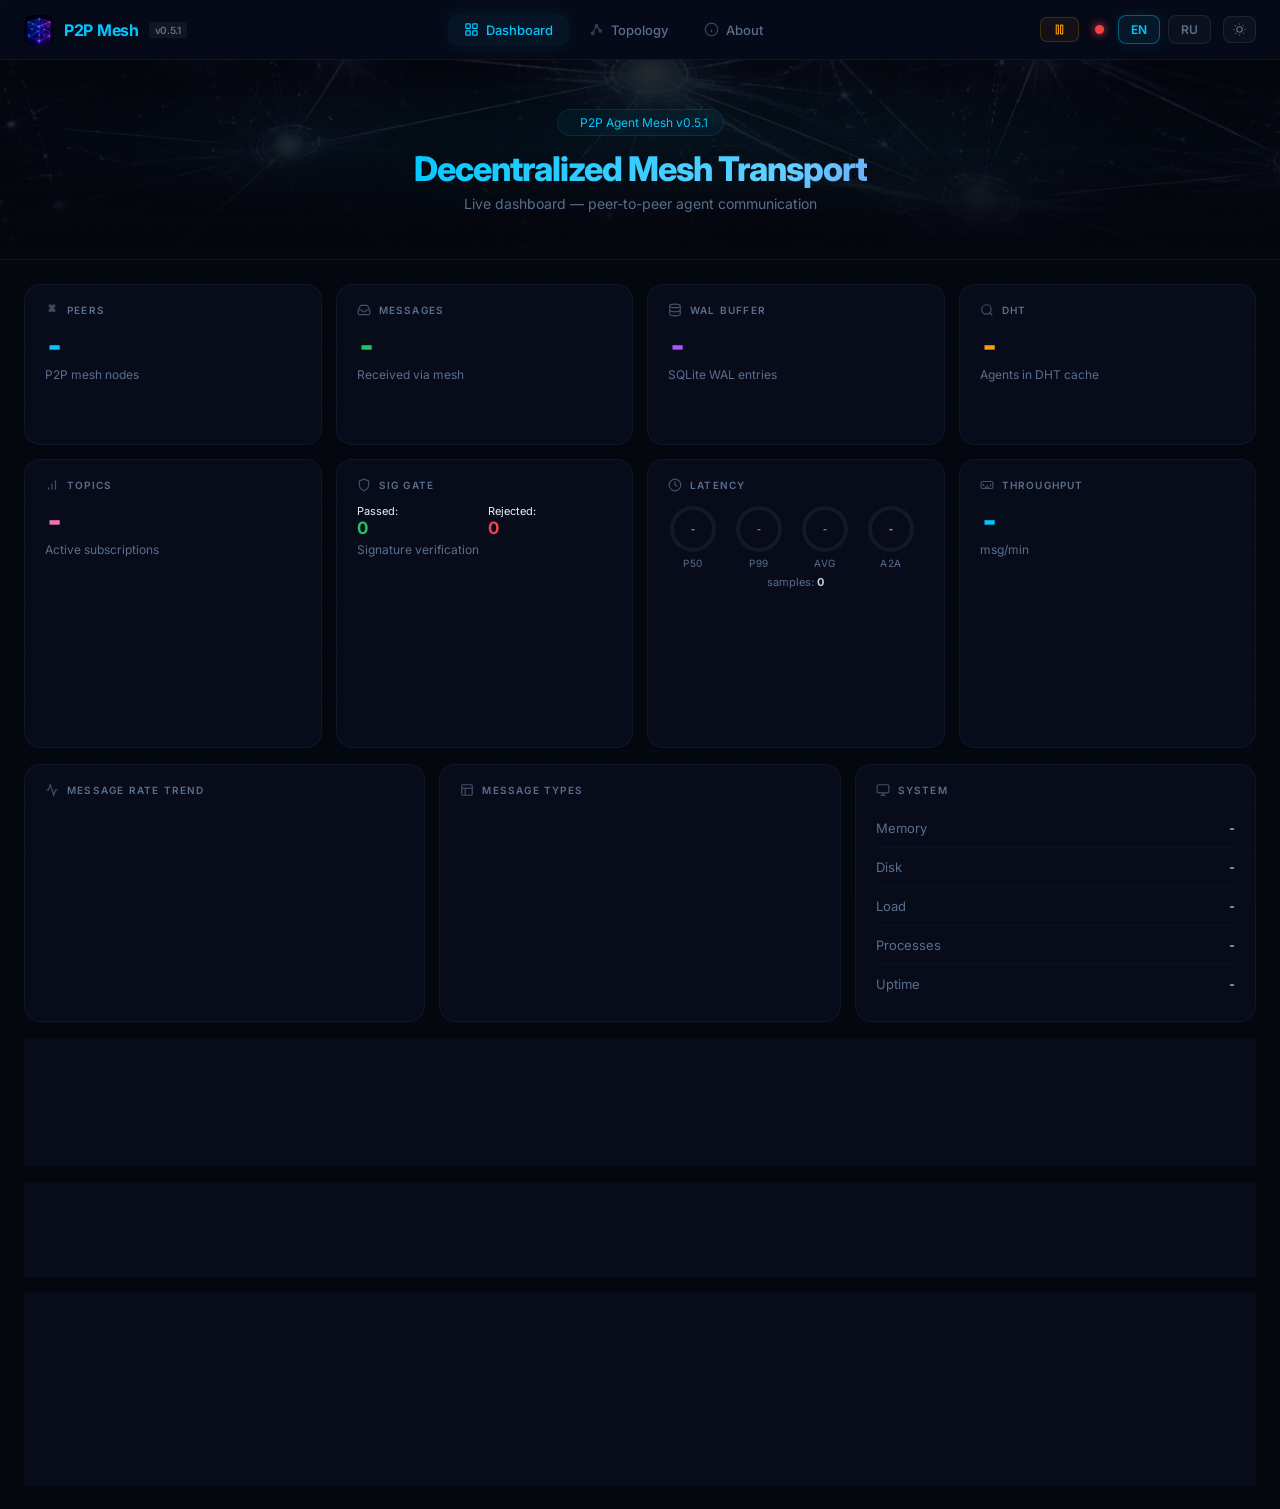
==== index.html @ e6f3479a "feat: A2A latency gauge + distribution histogram on dashboard - New /api/latency/pingpong endpoint: " ====
<!DOCTYPE html>
<html lang="en" data-theme="dark">
<head>
  <meta charset="UTF-8">
  <meta name="viewport" content="width=device-width,initial-scale=1.0">
  <title>P2P Agent Mesh — Dashboard v0.5.1</title>
  <link rel="stylesheet" href="css/style.css">
</head>
<body>

<div class="grid-bg"></div>
<canvas id="particles"></canvas>
<div class="toast-container" id="toastContainer"></div>

<!-- Message detail modal -->
<div id="msgModal" style="display:none;position:fixed;inset:0;z-index:9999;background:rgba(0,0,0,.7);backdrop-filter:blur(4px);justify-content:center;align-items:center" onclick="this.style.display='none'">
  <div style="background:var(--card);border:1px solid var(--card-border);border-radius:var(--radius);padding:24px;max-width:640px;width:90%;max-height:80vh;overflow:auto;backdrop-filter:blur(20px)" onclick="event.stopPropagation()">
    <div style="display:flex;justify-content:space-between;align-items:center;margin-bottom:16px"><span style="color:var(--accent);font-weight:600;font-size:14px">Message Details</span><button onclick="document.getElementById('msgModal').style.display='none'" style="background:none;border:none;color:var(--muted);cursor:pointer;font-size:18px">✕</button></div>
    <pre id="msgDetail" style="color:var(--text2);font-size:11px;font-family:'JetBrains Mono',monospace;white-space:pre-wrap;word-break:break-all;line-height:1.6;margin:0"></pre>
  </div>
</div>

<!-- ═════ NAV ═════ -->
<nav>
  <div class="logo">
    <img src="static/images/mesh-icon.png" alt="">
    <span>P2P Mesh</span><span class="logo-version">v0.5.1</span>
  </div>
  <div class="tabs">
    <button data-tab="dash" class="active">
      <svg viewBox="0 0 24 24" fill="none" stroke="currentColor" stroke-width="2"><rect x="3" y="3" width="7" height="7" rx="1"/><rect x="14" y="3" width="7" height="7" rx="1"/><rect x="3" y="14" width="7" height="7" rx="1"/><rect x="14" y="14" width="7" height="7" rx="1"/></svg>
      <span data-i18n="nav.dash">Dashboard</span>
    </button>
    <button data-tab="topo">
      <svg viewBox="0 0 24 24" fill="none" stroke="currentColor" stroke-width="2"><circle cx="12" cy="6" r="2"/><circle cx="6" cy="18" r="2"/><circle cx="18" cy="14" r="2"/><line x1="12" y1="6" x2="6" y2="18"/><line x1="12" y1="6" x2="18" y2="14"/></svg>
      <span data-i18n="nav.topo">Topology</span>
    </button>
    <button data-tab="about">
      <svg viewBox="0 0 24 24" fill="none" stroke="currentColor" stroke-width="2"><circle cx="12" cy="12" r="10"/><line x1="12" y1="16" x2="12" y2="12"/><line x1="12" y1="8" x2="12.01" y2="8"/></svg>
      <span data-i18n="nav.about">About</span>
    </button>
  </div>
  <div class="right">
    <button class="btn-pause" id="btnPause" onclick="togglePause()" style="margin-right:8px"><svg width="13" height="13" viewBox="0 0 24 24" fill="none" stroke="currentColor" stroke-width="2"><rect x="6" y="4" width="4" height="16"/><rect x="14" y="4" width="4" height="16"/></svg></button>
    <span id="navStatus" class="status-dot offline" style="margin-right:6px" title="Status"></span>
    <button class="lang-btn active" data-lang="en">EN</button>
    <button class="lang-btn" data-lang="ru">RU</button>
    <button class="btn-pause" id="btnTheme" onclick="toggleTheme()" style="margin-left:4px;background:rgba(255,255,255,.03);border:1px solid rgba(255,255,255,.08);color:var(--muted);padding:6px 9px;border-radius:8px;cursor:pointer;font-size:12px;font-family:inherit;transition:all .25s" title="Theme">
      <svg width="13" height="13" viewBox="0 0 24 24" fill="none" stroke="currentColor" stroke-width="2"><circle cx="12" cy="12" r="5"/><line x1="12" y1="1" x2="12" y2="3"/><line x1="12" y1="21" x2="12" y2="23"/><line x1="4.22" y1="4.22" x2="5.64" y2="5.64"/><line x1="18.36" y1="18.36" x2="19.78" y2="19.78"/><line x1="1" y1="12" x2="3" y2="12"/><line x1="21" y1="12" x2="23" y2="12"/><line x1="4.22" y1="19.78" x2="5.64" y2="18.36"/><line x1="18.36" y1="5.64" x2="19.78" y2="4.22"/></svg>
    </button>
  </div>
</nav>

<!-- ═════ HERO ═════ -->
<div class="hero">
  <img src="static/images/hero.png" alt="">
  <div class="hero-overlay"></div>
  <div class="hero-content">
    <div class="hero-badge"><span id="heroStatusDot" class="status-dot offline"></span><span data-i18n="hero.badge">P2P Agent Mesh v0.5.1</span></div>
    <h1 data-i18n="hero.title">Decentralized Mesh Transport</h1>
    <p data-i18n="hero.sub">Live dashboard — peer-to-peer agent communication</p>
  </div>
</div>

<div class="container">

  <!-- ═══ DASHBOARD ═══ -->
  <section id="sec-dash" class="active">

    <!-- ROW 1: Key metrics -->
    <div class="grid">
      <div class="card">
        <div class="card-title"><svg viewBox="0 0 24 24" fill="none" stroke="currentColor" stroke-width="2"><circle cx="9" cy="5" r="2"/><circle cx="15" cy="5" r="2"/><circle cx="9" cy="13" r="2"/><circle cx="15" cy="13" r="2"/><circle cx="12" cy="9" r="2"/><line x1="9" y1="5" x2="12" y2="9"/><line x1="15" y1="5" x2="12" y2="9"/><line x1="9" y1="13" x2="12" y2="9"/><line x1="15" y1="13" x2="12" y2="9"/></svg><span data-i18n="card.peers">Peers</span></div>
        <div class="metric accent" id="peersCount">-</div>
        <div class="metric-label" data-i18n="card.peers_sub">P2P mesh nodes</div>
        <div class="sparkline" id="peersSparkline"></div>
        <div id="peerList" style="margin-top:8px;font-size:11px;line-height:1.8"></div>
      </div>
      <div class="card">
        <div class="card-title"><svg viewBox="0 0 24 24" fill="none" stroke="currentColor" stroke-width="2"><polyline points="22 12 16 12 14 15 10 15 8 12 2 12"/><path d="M5.45 5.11L2 12v6a2 2 0 0 0 2 2h16a2 2 0 0 0 2-2v-6l-3.45-6.89A2 2 0 0 0 16.76 4H7.24a2 2 0 0 0-1.79 1.11z"/></svg><span data-i18n="card.msgs">Messages</span></div>
        <div class="metric green" id="msgCount">-</div>
        <div class="metric-label" data-i18n="card.msgs_sub">Received via mesh</div>
        <div class="sparkline" id="msgSparkline"></div>
      </div>
      <div class="card">
        <div class="card-title"><svg viewBox="0 0 24 24" fill="none" stroke="currentColor" stroke-width="2"><ellipse cx="12" cy="5" rx="9" ry="3"/><path d="M21 12c0 1.66-4 3-9 3s-9-1.34-9-3"/><path d="M3 5v14c0 1.66 4 3 9 3s9-1.34 9-3V5"/></svg><span data-i18n="card.wal">WAL Buffer</span></div>
        <div class="metric purple" id="walMetric">-</div>
        <div class="metric-label" data-i18n="card.wal_sub">SQLite WAL entries</div>
        <div class="sparkline" id="walSparkline"></div>
        <div id="walPreview" style="font-size:10px;color:var(--muted);margin-top:4px;max-height:60px;overflow:hidden;line-height:1.5"></div>
      </div>
      <div class="card">
        <div class="card-title"><svg viewBox="0 0 24 24" fill="none" stroke="currentColor" stroke-width="2"><circle cx="11" cy="11" r="8"/><line x1="21" y1="21" x2="16.65" y2="16.65"/></svg><span data-i18n="card.dht">DHT</span></div>
        <div class="metric orange" id="dhtCount">-</div>
        <div class="metric-label" data-i18n="card.dht_sub">Agents in DHT cache</div>
        <div id="dhtList" style="margin-top:8px;font-size:11px;line-height:1.8"></div>
      </div>
      <div class="card">
        <div class="card-title"><svg viewBox="0 0 24 24" fill="none" stroke="currentColor" stroke-width="2"><path d="M12 20V10"/><path d="M18 20V4"/><path d="M6 20v-4"/></svg><span data-i18n="card.topics">Topics</span></div>
        <div class="metric pink" id="topicCount">-</div>
        <div class="metric-label" data-i18n="card.topics_sub">Active subscriptions</div>
      </div>
      <div class="card">
        <div class="card-title"><svg viewBox="0 0 24 24" fill="none" stroke="currentColor" stroke-width="2"><path d="M12 22s8-4 8-10V5l-8-3-8 3v7c0 6 8 10 8 10z"/></svg><span data-i18n="card.sig">Sig Gate</span></div>
        <div class="sig-stats"><div class="sig-stat"><span data-i18n="card.sig_passed">Passed</span>:<br><span class="num" id="sigPassed" style="color:var(--green)">0</span></div><div class="sig-stat"><span data-i18n="card.sig_rej">Rejected</span>:<br><span class="num" id="sigRejected" style="color:var(--red)">0</span></div></div>
        <div class="metric-label" data-i18n="card.sig_sub" style="margin-top:4px">Signature verification</div>
      </div>
      <div class="card">
        <div class="card-title"><svg viewBox="0 0 24 24" fill="none" stroke="currentColor" stroke-width="2"><circle cx="12" cy="12" r="10"/><polyline points="12 6 12 12 16 14"/></svg><span data-i18n="card.lat">Latency</span></div>
        <div class="latency-gauges">
          <div class="gauge-wrap"><div class="gauge"><svg viewBox="0 0 50 50"><circle class="bg-ring" cx="25" cy="25" r="21"/><circle class="fill-ring" id="gaugeP50" cx="25" cy="25" r="21" stroke-dasharray="132" stroke-dashoffset="132"/></svg><div class="value" id="gaugeP50Val">-</div></div><div class="gauge-label">p50</div></div>
          <div class="gauge-wrap"><div class="gauge"><svg viewBox="0 0 50 50"><circle class="bg-ring" cx="25" cy="25" r="21"/><circle class="fill-ring" id="gaugeP99" cx="25" cy="25" r="21" stroke-dasharray="132" stroke-dashoffset="132" style="stroke:var(--purple);filter:drop-shadow(0 0 5px var(--accent2-glow))"/></svg><div class="value" id="gaugeP99Val" style="color:var(--purple)">-</div></div><div class="gauge-label">p99</div></div>
          <div class="gauge-wrap"><div class="gauge"><svg viewBox="0 0 50 50"><circle class="bg-ring" cx="25" cy="25" r="21"/><circle class="fill-ring" id="gaugeAvg" cx="25" cy="25" r="21" stroke-dasharray="132" stroke-dashoffset="132" style="stroke:var(--green);filter:drop-shadow(0 0 5px var(--green-glow))"/></svg><div class="value" id="gaugeAvgVal" style="color:var(--green)">-</div></div><div class="gauge-label">avg</div></div>
          <div class="gauge-wrap"><div class="gauge"><svg viewBox="0 0 50 50"><circle class="bg-ring" cx="25" cy="25" r="21"/><circle class="fill-ring" id="gaugeA2A" cx="25" cy="25" r="21" stroke-dasharray="132" stroke-dashoffset="132" style="stroke:var(--orange);filter:drop-shadow(0 0 5px var(--orange-glow))"/></svg><div class="value" id="gaugeA2AVal" style="color:var(--orange)">-</div></div><div class="gauge-label">A2A</div></div>
        </div>
        <div style="font-size:11px;color:var(--muted);margin-top:6px;text-align:center"><span data-i18n="card.lat_samples">samples:</span> <b id="latN" style="color:var(--text2)">0</b></div>
        <div class="dist-bars" id="latDist" style="display:flex;gap:1px;height:28px;align-items:flex-end;padding:0 4px;margin-top:6px"></div>
        <canvas class="chart-canvas" id="latHistory" style="margin-top:4px;height:36px"></canvas>
      </div>
      <div class="card">
        <div class="card-title"><svg viewBox="0 0 24 24" fill="none" stroke="currentColor" stroke-width="2"><line x1="18" y1="10" x2="18" y2="14"/><line x1="6" y1="10" x2="6" y2="14"/><rect x="2" y="6" width="20" height="12" rx="2"/><polyline points="8 18 12 14 16 18"/></svg><span data-i18n="card.throughput">Throughput</span></div>
        <div class="metric accent" id="msgRate">-</div>
        <div class="metric-label">msg/min</div>
        <canvas class="chart-canvas" id="rateChart"></canvas>
      </div>
    </div>

    <!-- ROW 2: Charts -->
    <div class="grid grid-3">
      <div class="card">
        <div class="card-title"><svg viewBox="0 0 24 24" fill="none" stroke="currentColor" stroke-width="2"><polyline points="22 12 18 12 15 21 9 3 6 12 2 12"/></svg><span data-i18n="card.msg_trend">Message Rate Trend</span></div>
        <canvas class="chart-canvas" id="trendChart" style="height:180px"></canvas>
      </div>
      <div class="card">
        <div class="card-title"><svg viewBox="0 0 24 24" fill="none" stroke="currentColor" stroke-width="2"><rect x="3" y="3" width="18" height="18" rx="2"/><line x1="3" y1="9" x2="21" y2="9"/><line x1="9" y1="21" x2="9" y2="9"/></svg><span data-i18n="card.msg_types">Message Types</span></div>
        <div id="typeDist" style="max-height:180px;overflow-y:auto"></div>
      </div>
      <div class="card">
        <div class="card-title"><svg viewBox="0 0 24 24" fill="none" stroke="currentColor" stroke-width="2"><rect x="2" y="3" width="20" height="14" rx="2"/><line x1="8" y1="21" x2="16" y2="21"/><line x1="12" y1="17" x2="12" y2="21"/></svg><span data-i18n="card.system">System</span></div>
        <div style="font-size:11px;line-height:2;color:var(--muted)">
          <div class="metric-row"><span class="label">Memory</span><span class="value" id="sysMem">-</span></div>
          <div class="metric-row"><span class="label">Disk</span><span class="value" id="sysDisk">-</span></div>
          <div class="metric-row"><span class="label">Load</span><span class="value" id="sysLoad">-</span></div>
          <div class="metric-row"><span class="label">Processes</span><span class="value" id="sysProcs">-</span></div>
          <div class="metric-row"><span class="label">Uptime</span><span class="value" id="sysUptime">-</span></div>
        </div>
      </div>
    </div>

    <!-- Emit -->
    <div class="emit-panel card">
      <div class="card-title"><svg viewBox="0 0 24 24" fill="none" stroke="currentColor" stroke-width="2"><line x1="22" y1="2" x2="11" y2="13"/><polygon points="22 2 15 22 11 13 2 9 22 2"/></svg><span data-i18n="emit.title">Emit Message</span></div>
      <form id="emitForm" style="display:flex;gap:8px;align-items:center;flex-wrap:wrap">
        <input type="text" name="topic" placeholder="topic" value="agent:echo" style="flex:1;min-width:100px">
        <input type="text" name="payload" value='{"msg":"hello"}' placeholder='{"msg":"hello"}'>
        <select name="capability">
          <option value="echo">echo</option><option value="ping">ping</option><option value="forecast">forecast</option><option value="announce">announce</option><option value="heartbeat">heartbeat</option><option value="event">event</option>
        </select>
        <button type="submit" data-i18n="emit.btn">Emit</button>
      </form>
      <div id="emitResult" style="margin-top:6px;font-size:12px;min-height:18px"></div>
    </div>

    <!-- Quick Actions -->
    <div class="card" style="margin-bottom:14px;margin-top:16px">
      <div class="card-title"><svg viewBox="0 0 24 24" fill="none" stroke="currentColor" stroke-width="2"><polygon points="5 3 19 12 5 21 5 3"/></svg><span data-i18n="actions.title">Quick Actions</span></div>
      <div style="display:flex;gap:8px;flex-wrap:wrap">
        <select id="emitCap" style="padding:6px 10px;border-radius:6px;background:var(--card);color:var(--text);border:1px solid var(--card-border);font-size:12px;min-width:160px">
          <option value="agent:echo">agent:echo</option>
          <option value="agent:cryter">agent:cryter</option>
          <option value="agent:forecaster">agent:forecaster</option>
          <option value="agent:archivist">agent:archivist</option>
          <option value="agent:anton_ai">agent:anton_ai</option>
          <option value="custom">custom...</option>
        </select>
        <input type="text" id="emitCapCustom" placeholder="custom capability" style="display:none;padding:6px 10px;border-radius:6px;background:var(--card);color:var(--text);border:1px solid var(--card-border);font-size:12px;min-width:140px">
        <input type="text" id="emitPayload" placeholder="Payload (JSON or text)" style="flex:1;min-width:180px;padding:6px 10px;border-radius:6px;background:var(--card);color:var(--text);border:1px solid var(--card-border);font-size:12px">
        <button onclick="emitMsg()" style="padding:6px 16px;border-radius:6px;background:var(--accent);color:#000;border:none;font-weight:600;font-size:12px;cursor:pointer">Emit</button>
      </div>
    </div>

    <!-- Message Log -->
    <div class="messages-panel">
      <div class="panel-header">
        <span class="title"><svg viewBox="0 0 24 24" fill="none" stroke="currentColor" stroke-width="2"><path d="M14 2H6a2 2 0 0 0-2 2v16a2 2 0 0 0 2 2h12a2 2 0 0 0 2-2V8z"/><polyline points="14 2 14 8 20 8"/><line x1="16" y1="13" x2="8" y2="13"/><line x1="16" y1="17" x2="8" y2="17"/></svg><span data-i18n="log.title">Message Log</span></span>
        <div style="display:flex;align-items:center;gap:8px">
          <span class="count" id="msgTotal">0</span>
          <button class="btn-download" id="btnExport" title="Download JSON" onclick="exportLog()"><svg width="13" height="13" viewBox="0 0 24 24" fill="none" stroke="currentColor" stroke-width="2"><path d="M21 15v4a2 2 0 0 1-2 2H5a2 2 0 0 1-2-2v-4"/><polyline points="7 10 12 15 17 10"/><line x1="12" y1="15" x2="12" y2="3"/></svg> Export</button>
        </div>
      </div>
      <div class="search-bar">
        <input type="text" id="msgSearch" placeholder="Search messages...">
        <select id="msgFilter"><option value="all">All capabilities</option></select>
      </div>
      <div id="msgList"><div style="padding:32px;text-align:center;color:var(--muted);font-size:13px" data-i18n="log.waiting">Waiting for messages...</div></div>
    </div>
  </section>

  <!-- ═══ TOPOLOGY ═══ -->
  <section id="sec-topo">
    <canvas id="topoCanvas"></canvas>
    <div class="topo-legend">
      <span><span class="dot local"></span><span data-i18n="topo.local">This node (dashboard)</span></span>
      <span><span class="dot peer"></span><span data-i18n="topo.peer">Peer agents</span></span>
      <span><span class="dot relay"></span><span data-i18n="topo.relay">Relay/bridge</span></span>
    </div>
    <div class="card" style="margin-top:14px">
      <div class="card-title"><svg viewBox="0 0 24 24" fill="none" stroke="currentColor" stroke-width="2"><path d="M17 21v-2a4 4 0 0 0-4-4H5a4 4 0 0 0-4 4v2"/><circle cx="9" cy="7" r="4"/><path d="M23 21v-2a4 4 0 0 0-3-3.87"/><path d="M16 3.13a4 4 0 0 1 0 7.75"/></svg><span data-i18n="topo.peers_title">Peer Details</span></div>
      <div id="topoPeerList" style="font-size:12px;line-height:2"><span style="color:var(--muted)">Loading...</span></div>
    </div>
    <div class="card" style="margin-top:14px">
      <div class="card-title"><svg viewBox="0 0 24 24" fill="none" stroke="currentColor" stroke-width="2"><circle cx="11" cy="11" r="8"/><line x1="21" y1="21" x2="16.65" y2="16.65"/><path d="M8 11h6"/><path d="M11 8v6"/></svg><span data-i18n="topo.discovery_title">Discovery Log</span></div>
      <div id="discoveryList" style="font-size:11px;max-height:200px;overflow-y:auto"><span style="color:var(--muted)">Loading...</span></div>
    </div>
    <div class="card" style="margin-top:14px">
      <div class="card-title"><svg viewBox="0 0 24 24" fill="none" stroke="currentColor" stroke-width="2"><line x1="12" y1="2" x2="12" y2="22"/><polyline points="2 8 12 2 22 8"/></svg><span data-i18n="topo.timeline_title">Connection Timeline</span></div>
      <canvas id="timelineCanvas" style="width:100%;height:100px;margin-top:6px;border-radius:8px;background:rgba(0,0,0,.15)"></canvas>
      <div id="timelineLegend" style="font-size:9px;display:flex;gap:14px;margin-top:6px;color:var(--muted);justify-content:center"></div>
    </div>
  </section>

  <!-- ═══ ABOUT ═══ -->
  <section id="sec-about">
    <div class="about-grid">
      <div class="card">
        <div class="card-title"><svg viewBox="0 0 24 24" fill="none" stroke="currentColor" stroke-width="2"><circle cx="12" cy="5" r="2"/><path d="M12 2v3"/><circle cx="12" cy="12" r="2"/><path d="M12 9v3"/><circle cx="12" cy="19" r="2"/><path d="M12 16v3"/></svg><span data-i18n="about.what_title">What is P2P Agent Mesh?</span></div>
        <p data-i18n="about.what_text">A decentralized publish/subscribe transport for AI agents — no central broker, pure TCP + JSON-lines. Agents communicate directly peer-to-peer with end-to-end ChaCha20-Poly1305 encryption and Ed25519 signatures.</p>
      </div>
      <div class="card">
        <div class="card-title"><svg viewBox="0 0 24 24" fill="none" stroke="currentColor" stroke-width="2"><rect x="2" y="3" width="20" height="14" rx="2"/><path d="M8 21h8"/><path d="M12 17v4"/></svg><span data-i18n="about.arch_title">SNIN Architecture</span></div>
        <p data-i18n="about.arch_text">P2P Agent Mesh is the transport layer (L2) of SNIN V5. Smart Router distributes traffic across 4 channels: Direct, Gossip, Mesh, and Nostr. Mesh provides low-latency direct agent-to-agent communication with DHT-based discovery.</p>
      </div>
      <div class="card">
        <div class="card-title"><svg viewBox="0 0 24 24" fill="none" stroke="currentColor" stroke-width="2"><path d="M10 13a5 5 0 0 0 7.54.54l3-3a5 5 0 0 0-7.07-7.07l-1.72 1.71"/><path d="M14 11a5 5 0 0 0-7.54-.54l-3 3a5 5 0 0 0 7.07 7.07l1.71-1.71"/></svg><span data-i18n="about.links_title">Links</span></div>
        <div style="display:flex;flex-direction:column;gap:6px">
          <a href="https://github.com/snin-ai/p2p-agent-mesh" target="_blank" class="link-btn"><svg width="16" height="16" viewBox="0 0 24 24" fill="none" stroke="currentColor" stroke-width="2"><path d="M9 19c-5 1.5-5-2.5-7-3m14 6v-3.87a3.37 3.37 0 0 0-.94-2.61c3.14-.35 6.44-1.54 6.44-7A5.44 5.44 0 0 0 20 4.77 5.07 5.07 0 0 0 19.91 1S18.73.65 16 2.48a13.38 13.38 0 0 0-7 0C6.27.65 5.09 1 5.09 1A5.07 5.07 0 0 0 5 4.77a5.44 5.44 0 0 0-1.5 3.78c0 5.42 3.3 6.61 6.44 7A3.37 3.37 0 0 0 9 18.13V22"/></svg> GitHub: snin-ai/p2p-agent-mesh</a>
          <a href="https://snin-hub.v2.site" target="_blank" class="link-btn"><svg width="16" height="16" viewBox="0 0 24 24" fill="none" stroke="currentColor" stroke-width="2"><path d="M3 9l9-7 9 7v11a2 2 0 0 1-2 2H5a2 2 0 0 1-2-2z"/><polyline points="9 22 9 12 15 12 15 22"/></svg> SNIN Hub</a>
          <a href="https://relay-mesh.v2.site" target="_blank" class="link-btn"><svg width="16" height="16" viewBox="0 0 24 24" fill="none" stroke="currentColor" stroke-width="2"><line x1="18" y1="10" x2="18" y2="14"/><line x1="6" y1="10" x2="6" y2="14"/><rect x="2" y="6" width="20" height="12" rx="2"/></svg> Relay Mesh Bridge</a>
          <a href="https://github.com/snin-ai/p2p-agent-mesh/blob/main/LICENSE" target="_blank" class="link-btn"><svg width="16" height="16" viewBox="0 0 24 24" fill="none" stroke="currentColor" stroke-width="2"><path d="M14 2H6a2 2 0 0 0-2 2v16a2 2 0 0 0 2 2h12a2 2 0 0 0 2-2V8z"/></svg> MIT License</a>
        </div>
      </div>
    </div>
  </section>

</div>

<!-- ═══ SCRIPTS — Modular ═══ -->
<script src="js/i18n.js"></script>
<script src="js/app.js"></script>

</body>
</html>
---- css/style.css ----
@import url('https://fonts.googleapis.com/css2?family=Inter:wght@300;400;500;600;700;800;900&family=JetBrains+Mono:wght@400;500;600&display=swap');

:root {
  --bg: #05070f; --bg2: #080c1a;
  --card: rgba(13,19,38,.5); --card-hover: rgba(17,26,50,.65);
  --card-border: rgba(26,39,64,.45);
  --text: #e8eef8; --text2: #c2cde0; --muted: #5a6e8e;
  --accent: #00c8ff; --accent-glow: rgba(0,200,255,.2);
  --accent2: #8b5cf6; --accent2-glow: rgba(139,92,246,.2);
  --green: #22c55e; --green-glow: rgba(34,197,94,.2);
  --red: #ef4444; --red-glow: rgba(239,68,68,.2);
  --orange: #f59e0b; --purple: #a855f7; --pink: #f472b6; --cyan: #06b6d4;
  --radius: 16px; --radius-sm: 10px;
  --bg-light: #f5f7fa; --bg2-light: #eef1f6;
  --card-light: rgba(255,255,255,.7); --card-hover-light: rgba(255,255,255,.85);
  --card-border-light: rgba(0,0,0,.06);
  --text-light: #1a1d2e; --text2-light: #3a3f55; --muted-light: #6b7280;
}
[data-theme="light"] {
  --bg: #f5f7fa; --bg2: #eef1f6;
  --card: rgba(255,255,255,.7); --card-hover: rgba(255,255,255,.85);
  --card-border: rgba(0,0,0,.06);
  --text: #1a1d2e; --text2: #3a3f55; --muted: #6b7280;
}
[data-theme="light"] .grid-bg{
  background-image:linear-gradient(rgba(0,0,0,.03) 1px,transparent 1px),
    linear-gradient(90deg,rgba(0,0,0,.03) 1px,transparent 1px);
}
[data-theme="light"] nav{background:rgba(255,255,255,.75)}
[data-theme="light"] .card{box-shadow:0 2px 12px rgba(0,0,0,.03)}
[data-theme="light"] .card:hover{box-shadow:0 8px 32px rgba(0,0,0,.06),0 2px 8px rgba(0,0,0,.08)}
[data-theme="light"] .msg-row:hover{background:rgba(0,0,0,.015)}
[data-theme="light"] #particles canvas{opacity:.35}

/* ══ THEME TRANSITION ══ */
html {
  transition: --bg .5s ease, --bg2 .5s ease, --card .5s ease, --card-border .5s ease,
              --text .5s ease, --text2 .5s ease, --muted .5s ease;
}

/* ══ TOAST ══ */
.toast-container{position:fixed;bottom:20px;right:20px;z-index:9999;display:flex;flex-direction:column;gap:8px}
.toast{
  background:var(--card);border:1px solid var(--card-border);border-radius:var(--radius-sm);
  padding:10px 16px;font-size:12px;color:var(--text);backdrop-filter:blur(16px);
  animation:toastIn .3s ease;min-width:240px;max-width:360px;
  box-shadow:0 4px 20px rgba(0,0,0,.3)
}
.toast .toast-cap{color:var(--accent);font-weight:600;font-size:11px;margin-bottom:4px}
.toast .toast-body{color:var(--text2);font-size:11px}
.toast .toast-time{color:var(--muted);font-size:9px;margin-top:4px}
@keyframes toastIn{from{opacity:0;transform:translateX(40px)}to{opacity:1;transform:translateX(0)}}
.toast.removing{animation:toastOut .25s ease forwards}
@keyframes toastOut{to{opacity:0;transform:translateX(40px)}}

* { margin:0; padding:0; box-sizing:border-box; }
html { scroll-behavior:smooth; }
body {
  font-family:'Inter',system-ui,sans-serif; background:var(--bg);
  color:var(--text); min-height:100vh; overflow-x:hidden;
  -webkit-font-smoothing:antialiased;
  transition: background .5s ease, color .5s ease;
}

/* ══ GRID BG ══ */
.grid-bg{
  position:fixed;inset:0;z-index:0;pointer-events:none;
  background-image:linear-gradient(rgba(0,200,255,.025) 1px,transparent 1px),
    linear-gradient(90deg,rgba(0,200,255,.025) 1px,transparent 1px);
  background-size:50px 50px;
  animation:gridMove 25s linear infinite;
}
@keyframes gridMove{0%{transform:translate(0,0)}100%{transform:translate(50px,50px)}}

#particles{position:fixed;inset:0;z-index:1;pointer-events:none}

/* ══ NAV ══ */
nav{
  position:sticky;top:0;z-index:100;
  background:rgba(8,12,26,.7); backdrop-filter:blur(20px) saturate(180%);
  -webkit-backdrop-filter:blur(20px) saturate(180%);
  border-bottom:1px solid var(--card-border);
  display:flex;align-items:center;justify-content:space-between;
  padding:0 24px;height:60px;
  transition: background .5s ease, border-color .5s ease;
}
nav .logo{display:flex;align-items:center;gap:10px;font-weight:700;font-size:16px;color:var(--accent);letter-spacing:-.3px}
nav .logo img{width:30px;height:30px;border-radius:8px}
nav .logo-version{font-size:10px;font-weight:600;color:var(--muted);background:rgba(255,255,255,.05);border-radius:4px;padding:2px 6px}
nav .tabs{display:flex;gap:4px}
nav .tabs button{
  background:none;border:none;color:var(--muted);padding:8px 16px;border-radius:10px;
  cursor:pointer;font-size:13px;font-weight:500;font-family:inherit;
  transition:all .25s;display:flex;align-items:center;gap:7px;
}
nav .tabs button svg{width:15px;height:15px;opacity:.6}
nav .tabs button:hover{color:var(--text2);background:rgba(255,255,255,.03)}
nav .tabs button.active{color:var(--accent);background:rgba(0,200,255,.06);box-shadow:0 0 20px rgba(0,200,255,.08)}
nav .tabs button.active svg{opacity:1}
nav .right{display:flex;gap:8px;align-items:center}
nav .lang-btn{
  background:rgba(255,255,255,.03);border:1px solid rgba(255,255,255,.08);
  color:var(--muted);padding:6px 12px;border-radius:8px;
  cursor:pointer;font-size:12px;font-weight:600;font-family:inherit;transition:all .25s
}
nav .lang-btn:hover{color:var(--text);border-color:rgba(0,200,255,.3);background:rgba(0,200,255,.04)}
nav .lang-btn.active{color:var(--accent);border-color:rgba(0,200,255,.4);background:rgba(0,200,255,.08);box-shadow:0 0 16px rgba(0,200,255,.1)}
nav .status-dot{width:9px;height:9px;border-radius:50%;display:inline-block;transition:all .6s}
nav .status-dot.online{background:var(--green);box-shadow:0 0 8px var(--green),0 0 20px var(--green-glow);animation:pulse-dot 2s ease-in-out infinite}
nav .status-dot.offline{background:var(--red);box-shadow:0 0 8px var(--red),0 0 16px var(--red-glow)}
@keyframes pulse-dot{0%,100%{box-shadow:0 0 8px var(--green),0 0 20px var(--green-glow)}50%{box-shadow:0 0 12px var(--green),0 0 32px var(--green-glow)}}

/* ══ HERO ══ */
.hero{
  position:relative;height:200px;display:flex;align-items:center;justify-content:center;
  overflow:hidden;border-bottom:1px solid var(--card-border);
}
.hero img{position:absolute;width:110%;height:110%;object-fit:cover;opacity:.18;filter:saturate(.3) brightness(.7);animation:heroPulse 8s ease-in-out infinite}
@keyframes heroPulse{0%,100%{opacity:.18;transform:scale(1)}50%{opacity:.25;transform:scale(1.03)}}
.hero-overlay{
  position:absolute;inset:0;
  background:radial-gradient(ellipse 80% 60% at 50% 40%,rgba(0,200,255,.05) 0%,transparent 70%),
    linear-gradient(180deg,transparent 30%,var(--bg) 100%);
}
.hero-content{position:relative;z-index:1;text-align:center}
.hero-content h1{
  font-size:34px;font-weight:800;letter-spacing:-1px;
  background:linear-gradient(135deg,var(--accent) 0%,#60d0ff 40%,var(--accent2) 70%,#c084fc 100%);
  background-size:200% 200%;-webkit-background-clip:text;-webkit-text-fill-color:transparent;background-clip:text;
  animation:heroGradient 6s ease-in-out infinite;margin-bottom:6px
}
@keyframes heroGradient{0%,100%{background-position:0% 50%}50%{background-position:100% 50%}}
.hero-content p{font-size:14px;color:var(--muted);font-weight:400}
.hero-badge{
  display:inline-flex;align-items:center;gap:7px;
  background:rgba(0,200,255,.05);border:1px solid rgba(0,200,255,.12);
  border-radius:20px;padding:5px 15px;font-size:12px;color:var(--accent);margin-bottom:12px;backdrop-filter:blur(8px)
}

/* ══ CONTAINER ══ */
.container{max-width:1340px;margin:0 auto;padding:24px;position:relative;z-index:2}
section{display:none;animation:tabFade .35s ease-out}
section.active{display:block}
@keyframes tabFade{from{opacity:0;transform:translateY(8px)}to{opacity:1;transform:translateY(0)}}

/* ══ GLASS CARDS ══ */
.grid{display:grid;grid-template-columns:repeat(auto-fit,minmax(280px,1fr));gap:14px;margin-bottom:16px}
.grid-3{grid-template-columns:repeat(3,1fr)}
.card{
  background:var(--card);backdrop-filter:blur(10px);
  -webkit-backdrop-filter:blur(10px);
  border:1px solid var(--card-border);border-radius:var(--radius);
  padding:18px 20px;transition:all .35s cubic-bezier(.4,0,.2,1);
  position:relative;overflow:hidden;
}
.card::before{
  content:'';position:absolute;inset:0;
  background:radial-gradient(600px circle at var(--mx,50%) var(--my,50%),rgba(0,200,255,.04),transparent 40%);
  opacity:0;transition:opacity .4s;z-index:0
}
.card:hover{border-color:rgba(0,200,255,.12);transform:translateY(-2px);box-shadow:0 8px 32px rgba(0,200,255,.04),0 2px 8px rgba(0,0,0,.25)}
.card:hover::before{opacity:1}
.card>*{position:relative;z-index:1}
.card-title{
  font-size:10px;text-transform:uppercase;letter-spacing:1.2px;
  color:var(--muted);margin-bottom:12px;
  display:flex;align-items:center;gap:8px;font-weight:600;
}
.card-title svg{width:14px;height:14px;opacity:.7;flex-shrink:0}
.metric{font-size:32px;font-weight:800;letter-spacing:-1px;font-variant-numeric:tabular-nums;font-family:'JetBrains Mono','Inter',monospace;line-height:1.1}
.metric.accent{color:var(--accent);text-shadow:0 0 20px var(--accent-glow)}
.metric.green{color:var(--green);text-shadow:0 0 20px var(--green-glow)}
.metric.purple{color:var(--purple);text-shadow:0 0 20px var(--accent2-glow)}
.metric.orange{color:var(--orange)}
.metric.pink{color:var(--pink)}
.metric-label{font-size:12px;color:var(--muted);margin-top:3px;font-weight:400}
.metric-row{display:flex;justify-content:space-between;padding:6px 0;font-size:13px;border-bottom:1px solid rgba(255,255,255,.02)}
.metric-row:last-child{border-bottom:none}
.metric-row .label{color:var(--muted)}
.metric-row .value{color:var(--text2);font-weight:500}

/* ══ SPARKLINES ══ */
.sparkline{display:flex;gap:1px;align-items:flex-end;height:28px;margin-top:8px}
.sparkline .bar{flex:1;border-radius:1px;background:linear-gradient(180deg,var(--accent),rgba(0,200,255,.12));transition:height .5s ease-out;min-height:2px}

/* ══ LINE CHART ══ */
.chart-canvas{width:100%;height:160px;margin-top:8px;border-radius:8px}

/* ══ DISTRIBUTION BARS ══ */
.dist-bar{margin:4px 0;display:flex;align-items:center;gap:8px;font-size:11px}
.dist-bar .dist-label{width:64px;color:var(--muted);text-align:right;overflow:hidden;text-overflow:ellipsis;white-space:nowrap}
.dist-bar .dist-track{flex:1;height:16px;background:rgba(255,255,255,.03);border-radius:4px;overflow:hidden}
.dist-bar .dist-fill{height:100%;border-radius:4px;transition:width .6s ease-out}
.dist-bar .dist-count{width:32px;color:var(--text2);text-align:right;font-family:'JetBrains Mono',monospace;font-size:10px}

/* ══ SIG STATS ══ */
.sig-stats{display:grid;grid-template-columns:1fr 1fr;gap:8px}
.sig-stat{font-size:11px}
.sig-stat .num{font-size:17px;font-weight:700}

/* ══ GAUGES ══ */
.latency-gauges{display:flex;gap:16px;margin-top:2px}
.gauge{position:relative;width:50px;height:50px}
.gauge svg{transform:rotate(-90deg)}
.gauge .bg-ring{fill:none;stroke:rgba(255,255,255,.05);stroke-width:4}
.gauge .fill-ring{fill:none;stroke:var(--accent);stroke-width:4;stroke-linecap:round;transition:stroke-dashoffset .7s ease-out;filter:drop-shadow(0 0 5px var(--accent-glow))}
.gauge .value{position:absolute;inset:0;display:flex;align-items:center;justify-content:center;font-size:10px;font-weight:700;color:var(--accent);font-family:'JetBrains Mono',monospace}
.gauge-label{font-size:10px;color:var(--muted);text-align:center;margin-top:3px;text-transform:uppercase;letter-spacing:.4px}
.gauge-wrap{display:flex;flex-direction:column;align-items:center}

/* ══ PULSE RING ON ACTIVE CARD ══ */
.card.pulse::after{
  content:'';position:absolute;inset:-2px;border-radius:17px;
  border:1px solid rgba(0,200,255,.15);
  animation:cardPulse 2.5s ease-in-out infinite;pointer-events:none;z-index:0;
}
@keyframes cardPulse{0%,100%{opacity:.3;transform:scale(1)}50%{opacity:.7;transform:scale(1.002)}}

/* ══ MESSAGES ══ */
.messages-panel{
  background:var(--card);backdrop-filter:blur(10px);
  -webkit-backdrop-filter:blur(10px);
  border:1px solid var(--card-border);border-radius:var(--radius);
  overflow:hidden;margin-top:16px
}
.messages-panel .panel-header{
  display:flex;justify-content:space-between;align-items:center;
  padding:14px 18px;border-bottom:1px solid rgba(255,255,255,.04);
  background:rgba(255,255,255,.01);
}
.messages-panel .panel-header .title{color:var(--muted);text-transform:uppercase;font-size:10px;letter-spacing:1.2px;font-weight:600;display:flex;align-items:center;gap:8px}
.messages-panel .panel-header .title svg{width:14px;height:14px;opacity:.7}
.messages-panel .panel-header .count{color:var(--accent);font-weight:700;font-size:15px;font-family:'JetBrains Mono',monospace}
.btn-download{
  background:rgba(0,200,255,.06);border:1px solid rgba(0,200,255,.2);
  color:var(--accent);padding:5px 12px;border-radius:7px;cursor:pointer;
  font-size:11px;font-weight:600;font-family:inherit;transition:all .2s;
  display:flex;align-items:center;gap:6px
}
.btn-download:hover{background:rgba(0,200,255,.12);border-color:rgba(0,200,255,.35);box-shadow:0 0 12px rgba(0,200,255,.08)}
.btn-pause{
  background:rgba(245,158,11,.06);border:1px solid rgba(245,158,11,.2);
  color:var(--orange);padding:5px 12px;border-radius:7px;cursor:pointer;
  font-size:11px;font-weight:600;font-family:inherit;transition:all .2s;
  display:flex;align-items:center;gap:6px
}
.btn-pause:hover{background:rgba(245,158,11,.12);border-color:rgba(245,158,11,.35);box-shadow:0 0 12px rgba(245,158,11,.08)}
.btn-pause.paused{background:rgba(34,197,94,.06);border-color:rgba(34,197,94,.2);color:var(--green)}
.msg-row{
  padding:9px 18px;border-bottom:1px solid rgba(255,255,255,.02);
  font-size:12px;line-height:1.6;display:flex;gap:12px;transition:background .2s;align-items:baseline;
  animation:msgSlideIn .3s ease-out;
}
@keyframes msgSlideIn{from{opacity:0;transform:translateX(-8px)}to{opacity:1;transform:translateX(0)}}
.msg-row:last-child{border-bottom:none}
.msg-row:hover{background:rgba(0,200,255,.015)}
.msg-from{color:var(--accent2);min-width:130px;overflow:hidden;text-overflow:ellipsis;font-weight:500}
.msg-cap{color:var(--accent);min-width:80px;font-weight:500}
.msg-payload{color:var(--text2);flex:1;overflow:hidden;text-overflow:ellipsis;white-space:nowrap;font-family:'JetBrains Mono',monospace;font-size:11px}
.msg-ts{color:var(--muted);min-width:60px;text-align:right;font-family:'JetBrains Mono',monospace;font-size:10px}
.msg-signature{color:var(--orange);min-width:70px;overflow:hidden;text-overflow:ellipsis;font-family:'JetBrains Mono',monospace;font-size:10px;opacity:.6}

/* ══ SEARCH ══ */
.search-bar{padding:10px 18px;border-bottom:1px solid rgba(255,255,255,.04);display:flex;gap:8px}
.search-bar input{
  flex:1;background:rgba(0,0,0,.3);border:1px solid rgba(255,255,255,.06);
  border-radius:8px;padding:8px 14px;color:var(--text);font-size:12px;
  font-family:inherit;transition:border-color .2s
}
.search-bar input:focus{outline:none;border-color:rgba(0,200,255,.3)}
.search-bar select{
  background:rgba(0,0,0,.3);border:1px solid rgba(255,255,255,.06);
  border-radius:8px;padding:8px 12px;color:var(--text);font-size:12px;
  font-family:inherit;cursor:pointer
}

/* ══ EMIT ══ */
.emit-panel{margin-top:16px}
.emit-panel form{display:flex;gap:8px}
.emit-panel input,.emit-panel select{
  background:rgba(0,0,0,.3);border:1px solid rgba(255,255,255,.06);
  border-radius:9px;padding:10px 14px;color:var(--text);font-size:13px;
  font-family:inherit;transition:all .2s
}
.emit-panel input:focus,.emit-panel select:focus{outline:none;border-color:var(--accent);box-shadow:0 0 0 3px rgba(0,200,255,.06)}
.emit-panel input[type="text"]{flex:1;font-family:'JetBrains Mono',monospace;font-size:12px}
.emit-panel select{cursor:pointer}
.emit-panel button{
  background:linear-gradient(135deg,var(--accent),#0090cc);border:none;border-radius:9px;
  padding:10px 24px;color:#000;font-weight:700;font-size:13px;
  cursor:pointer;font-family:inherit;transition:all .2s;box-shadow:0 4px 16px rgba(0,200,255,.18)
}
.emit-panel button:hover{opacity:.9;transform:translateY(-1px);box-shadow:0 6px 24px rgba(0,200,255,.25)}
.emit-panel button:disabled{opacity:.2;cursor:default;transform:none;box-shadow:none}

/* ══ TOPOLOGY ══ */
#topoCanvas{width:100%;height:480px;background:rgba(13,19,38,.3);border:1px solid var(--card-border);border-radius:var(--radius);backdrop-filter:blur(4px)}
.topo-legend{display:flex;gap:20px;margin-top:10px;font-size:12px;color:var(--muted);flex-wrap:wrap}
.topo-legend span{display:flex;align-items:center;gap:7px}
.topo-legend .dot{width:9px;height:9px;border-radius:50%}
.topo-legend .dot.local{background:var(--accent);box-shadow:0 0 8px var(--accent),0 0 16px var(--accent-glow);animation:pulse-dot 2s ease-in-out infinite}
.topo-legend .dot.peer{background:var(--green);box-shadow:0 0 8px var(--green),0 0 16px var(--green-glow)}
.topo-legend .dot.relay{background:var(--purple);box-shadow:0 0 8px var(--purple),0 0 16px var(--accent2-glow)}

/* ══ ABOUT ══ */
.about-grid{display:grid;grid-template-columns:repeat(auto-fit,minmax(320px,1fr));gap:14px}
.about-grid p{font-size:13px;line-height:1.7;color:var(--muted);font-weight:400}
.link-btn{
  display:inline-flex;align-items:center;gap:10px;
  background:rgba(0,0,0,.2);border:1px solid rgba(255,255,255,.05);
  border-radius:9px;padding:11px 18px;color:var(--text2);
  text-decoration:none;font-size:13px;transition:all .2s;font-weight:500
}
.link-btn:hover{border-color:rgba(0,200,255,.2);background:rgba(0,200,255,.03);color:var(--text);box-shadow:0 0 20px rgba(0,200,255,.04)}

/* ══ RESPONSIVE ══ */
@media(max-width:768px){
  nav{padding:0 12px;height:52px}
  nav .tabs button{padding:6px 10px;font-size:11px}
  nav .tabs button svg{width:13px;height:13px}
  nav .logo-version{display:none}
  .hero{height:160px}
  .hero-content h1{font-size:22px}
  .grid,.grid-3{grid-template-columns:1fr 1fr;gap:10px}
  .card{padding:14px}
  .metric{font-size:26px}
  .msg-from{min-width:60px}
  .msg-cap{min-width:50px}
  .msg-signature{display:none}
  .emit-panel form{flex-wrap:wrap}
  .emit-panel input[type="text"]{min-width:100%}
  #topoCanvas{height:300px}
  .latency-gauges{gap:10px}
  .gauge{width:42px;height:42px}
  .chart-canvas{height:120px}
}
@media(max-width:480px){
  .grid,.grid-3{grid-template-columns:1fr}
  nav .tabs button{padding:3px 5px;font-size:10px}
  nav .lang-btn{padding:4px 6px;font-size:10px}
  .hero-content h1{font-size:18px}
  .about-grid{grid-template-columns:1fr}
}

/* === OVERFLOW FIXES (2026-07-31) === */
.card { word-wrap: break-word; overflow-wrap: break-word; }
pre, code, .msg-payload, .msg-from, .msg-signature { word-break: break-all; overflow-wrap: anywhere; }
.messages-table { table-layout: fixed; width: 100%; }
.messages-table td { word-break: break-all; }
@media (max-width: 768px) {
  .messages-table { display: block; overflow-x: auto; -webkit-overflow-scrolling: touch; }
  .card { max-width: 100vw; }
  canvas { max-width: 100%; }
}
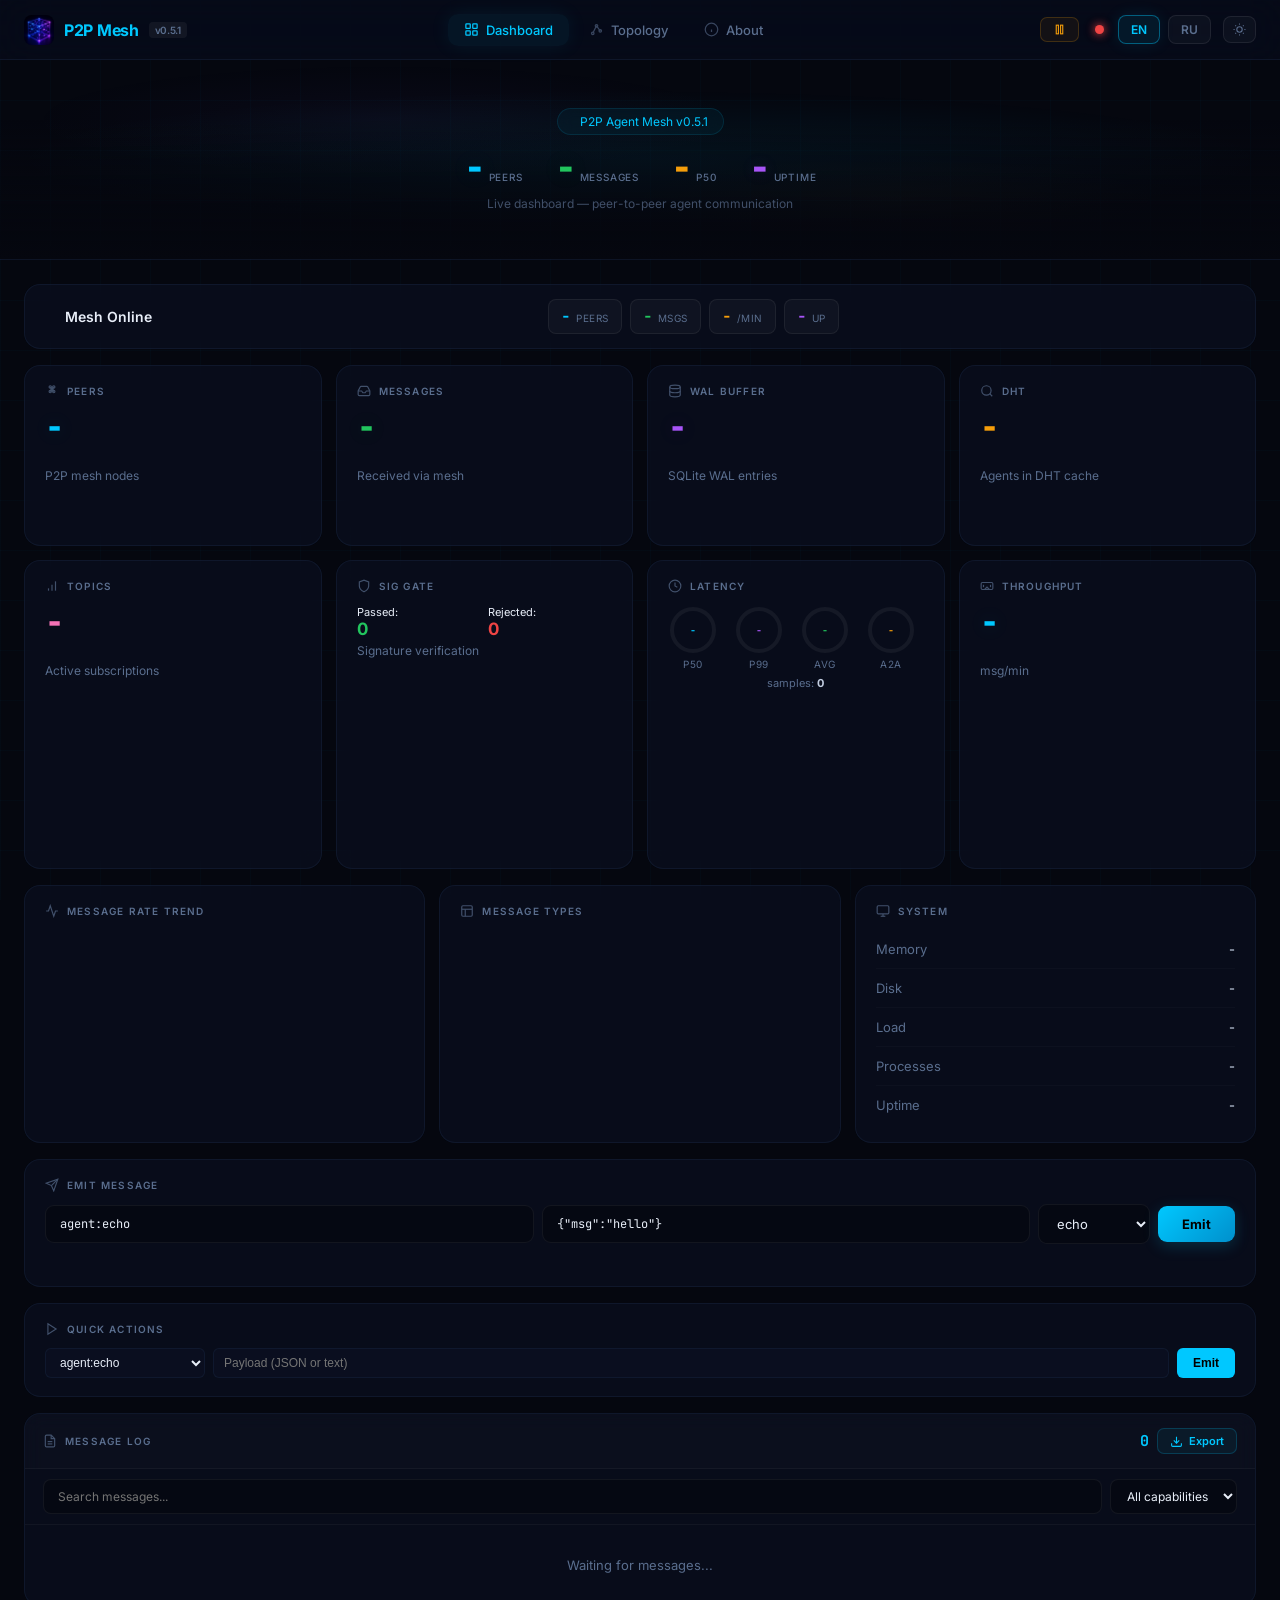
==== commit d6b75b75: "feat: TRIZ #4-5 — Message Grouping + Per-Card Delta Indicators Message grouping: consecutive identic" ====
--- a/index.html
+++ b/index.html
@@ -51,14 +51,34 @@
   </div>
 </nav>
 
-<!-- ═════ HERO ═════ -->
-<div class="hero">
-  <img src="static/images/hero.png" alt="">
+<!-- ═════ HERO — Live Status ═════ -->
+<div class="hero" id="heroPane">
+  <div class="hero-glow"></div>
   <div class="hero-overlay"></div>
   <div class="hero-content">
-    <div class="hero-badge"><span id="heroStatusDot" class="status-dot offline"></span><span data-i18n="hero.badge">P2P Agent Mesh v0.5.1</span></div>
-    <h1 data-i18n="hero.title">Decentralized Mesh Transport</h1>
-    <p data-i18n="hero.sub">Live dashboard — peer-to-peer agent communication</p>
+    <div class="hero-badge">
+      <span id="heroStatusDot" class="status-dot offline"></span>
+      <span id="heroStatusLabel" data-i18n="hero.badge">P2P Agent Mesh v0.5.1</span>
+    </div>
+    <div class="hero-metrics">
+      <div class="hero-metric">
+        <span class="hero-metric-value accent" id="heroPeers">-</span>
+        <span class="hero-metric-label" data-i18n="hero.peers">Peers</span>
+      </div>
+      <div class="hero-metric">
+        <span class="hero-metric-value green" id="heroMsgs">-</span>
+        <span class="hero-metric-label" data-i18n="hero.msgs">Messages</span>
+      </div>
+      <div class="hero-metric">
+        <span class="hero-metric-value orange" id="heroLatency">-</span>
+        <span class="hero-metric-label" data-i18n="hero.lat">p50</span>
+      </div>
+      <div class="hero-metric">
+        <span class="hero-metric-value purple" id="heroUptime">-</span>
+        <span class="hero-metric-label" data-i18n="hero.uptime">Uptime</span>
+      </div>
+    </div>
+    <p class="hero-tagline" data-i18n="hero.sub">Live dashboard — peer-to-peer agent communication</p>
   </div>
 </div>
 
@@ -67,37 +87,52 @@
   <!-- ═══ DASHBOARD ═══ -->
   <section id="sec-dash" class="active">
 
+    <!-- PRIORITY SUMMARY — top-level status -->
+    <div class="summary-bar" id="summaryBar">
+      <div class="summary-status">
+        <span class="summary-dot" id="summaryDot"></span>
+        <span id="summaryText" data-i18n="summary.default">Mesh Online</span>
+      </div>
+      <div class="summary-chips">
+        <span class="summary-chip peers"><span class="chip-num" id="sumPeers">-</span><span class="chip-label">peers</span></span>
+        <span class="summary-chip msgs"><span class="chip-num" id="sumMsgs">-</span><span class="chip-label">msgs</span></span>
+        <span class="summary-chip rate"><span class="chip-num" id="sumRate">-</span><span class="chip-label">/min</span></span>
+        <span class="summary-chip uptime"><span class="chip-num" id="sumUptime">-</span><span class="chip-label">up</span></span>
+      </div>
+      <div class="summary-delta" id="summaryDelta"></div>
+    </div>
+
     <!-- ROW 1: Key metrics -->
     <div class="grid">
       <div class="card">
         <div class="card-title"><svg viewBox="0 0 24 24" fill="none" stroke="currentColor" stroke-width="2"><circle cx="9" cy="5" r="2"/><circle cx="15" cy="5" r="2"/><circle cx="9" cy="13" r="2"/><circle cx="15" cy="13" r="2"/><circle cx="12" cy="9" r="2"/><line x1="9" y1="5" x2="12" y2="9"/><line x1="15" y1="5" x2="12" y2="9"/><line x1="9" y1="13" x2="12" y2="9"/><line x1="15" y1="13" x2="12" y2="9"/></svg><span data-i18n="card.peers">Peers</span></div>
-        <div class="metric accent" id="peersCount">-</div>
+        <div class="metric accent" id="peersCount">-</div><span class="delta" id="peersDelta"></span>
         <div class="metric-label" data-i18n="card.peers_sub">P2P mesh nodes</div>
         <div class="sparkline" id="peersSparkline"></div>
         <div id="peerList" style="margin-top:8px;font-size:11px;line-height:1.8"></div>
       </div>
       <div class="card">
         <div class="card-title"><svg viewBox="0 0 24 24" fill="none" stroke="currentColor" stroke-width="2"><polyline points="22 12 16 12 14 15 10 15 8 12 2 12"/><path d="M5.45 5.11L2 12v6a2 2 0 0 0 2 2h16a2 2 0 0 0 2-2v-6l-3.45-6.89A2 2 0 0 0 16.76 4H7.24a2 2 0 0 0-1.79 1.11z"/></svg><span data-i18n="card.msgs">Messages</span></div>
-        <div class="metric green" id="msgCount">-</div>
+        <div class="metric green" id="msgCount">-</div><span class="delta" id="msgsDelta"></span>
         <div class="metric-label" data-i18n="card.msgs_sub">Received via mesh</div>
         <div class="sparkline" id="msgSparkline"></div>
       </div>
       <div class="card">
         <div class="card-title"><svg viewBox="0 0 24 24" fill="none" stroke="currentColor" stroke-width="2"><ellipse cx="12" cy="5" rx="9" ry="3"/><path d="M21 12c0 1.66-4 3-9 3s-9-1.34-9-3"/><path d="M3 5v14c0 1.66 4 3 9 3s9-1.34 9-3V5"/></svg><span data-i18n="card.wal">WAL Buffer</span></div>
-        <div class="metric purple" id="walMetric">-</div>
+        <div class="metric purple" id="walMetric">-</div><span class="delta" id="walDelta"></span>
         <div class="metric-label" data-i18n="card.wal_sub">SQLite WAL entries</div>
         <div class="sparkline" id="walSparkline"></div>
         <div id="walPreview" style="font-size:10px;color:var(--muted);margin-top:4px;max-height:60px;overflow:hidden;line-height:1.5"></div>
       </div>
       <div class="card">
         <div class="card-title"><svg viewBox="0 0 24 24" fill="none" stroke="currentColor" stroke-width="2"><circle cx="11" cy="11" r="8"/><line x1="21" y1="21" x2="16.65" y2="16.65"/></svg><span data-i18n="card.dht">DHT</span></div>
-        <div class="metric orange" id="dhtCount">-</div>
+        <div class="metric orange" id="dhtCount">-</div><span class="delta" id="dhtDelta"></span>
         <div class="metric-label" data-i18n="card.dht_sub">Agents in DHT cache</div>
         <div id="dhtList" style="margin-top:8px;font-size:11px;line-height:1.8"></div>
       </div>
       <div class="card">
         <div class="card-title"><svg viewBox="0 0 24 24" fill="none" stroke="currentColor" stroke-width="2"><path d="M12 20V10"/><path d="M18 20V4"/><path d="M6 20v-4"/></svg><span data-i18n="card.topics">Topics</span></div>
-        <div class="metric pink" id="topicCount">-</div>
+        <div class="metric pink" id="topicCount">-</div><span class="delta" id="topicDelta"></span>
         <div class="metric-label" data-i18n="card.topics_sub">Active subscriptions</div>
       </div>
       <div class="card">
@@ -119,7 +154,7 @@
       </div>
       <div class="card">
         <div class="card-title"><svg viewBox="0 0 24 24" fill="none" stroke="currentColor" stroke-width="2"><line x1="18" y1="10" x2="18" y2="14"/><line x1="6" y1="10" x2="6" y2="14"/><rect x="2" y="6" width="20" height="12" rx="2"/><polyline points="8 18 12 14 16 18"/></svg><span data-i18n="card.throughput">Throughput</span></div>
-        <div class="metric accent" id="msgRate">-</div>
+        <div class="metric accent" id="msgRate">-</div><span class="delta" id="rateDelta"></span>
         <div class="metric-label">msg/min</div>
         <canvas class="chart-canvas" id="rateChart"></canvas>
       </div>
--- a/css/style.css
+++ b/css/style.css
@@ -115,27 +115,69 @@
   position:relative;height:200px;display:flex;align-items:center;justify-content:center;
   overflow:hidden;border-bottom:1px solid var(--card-border);
 }
-.hero img{position:absolute;width:110%;height:110%;object-fit:cover;opacity:.18;filter:saturate(.3) brightness(.7);animation:heroPulse 8s ease-in-out infinite}
-@keyframes heroPulse{0%,100%{opacity:.18;transform:scale(1)}50%{opacity:.25;transform:scale(1.03)}}
+.hero-glow{
+  position:absolute;inset:0;
+  background:radial-gradient(ellipse 70% 50% at 50% 50%,rgba(0,200,255,.07) 0%,transparent 70%),
+    radial-gradient(ellipse 40% 40% at 30% 30%,rgba(139,92,246,.04) 0%,transparent 70%),
+    radial-gradient(ellipse 30% 30% at 70% 70%,rgba(245,158,11,.03) 0%,transparent 70%);
+  animation:heroGlowPulse 8s ease-in-out infinite;
+}
+@keyframes heroGlowPulse{0%,100%{opacity:.8}50%{opacity:1}}
 .hero-overlay{
   position:absolute;inset:0;
-  background:radial-gradient(ellipse 80% 60% at 50% 40%,rgba(0,200,255,.05) 0%,transparent 70%),
-    linear-gradient(180deg,transparent 30%,var(--bg) 100%);
-}
-.hero-content{position:relative;z-index:1;text-align:center}
-.hero-content h1{
-  font-size:34px;font-weight:800;letter-spacing:-1px;
-  background:linear-gradient(135deg,var(--accent) 0%,#60d0ff 40%,var(--accent2) 70%,#c084fc 100%);
-  background-size:200% 200%;-webkit-background-clip:text;-webkit-text-fill-color:transparent;background-clip:text;
-  animation:heroGradient 6s ease-in-out infinite;margin-bottom:6px
-}
-@keyframes heroGradient{0%,100%{background-position:0% 50%}50%{background-position:100% 50%}}
-.hero-content p{font-size:14px;color:var(--muted);font-weight:400}
+  background:linear-gradient(180deg,transparent 30%,var(--bg) 100%);
+}
+.hero-content{position:relative;z-index:1;text-align:center;display:flex;flex-direction:column;align-items:center;gap:0}
 .hero-badge{
   display:inline-flex;align-items:center;gap:7px;
   background:rgba(0,200,255,.05);border:1px solid rgba(0,200,255,.12);
-  border-radius:20px;padding:5px 15px;font-size:12px;color:var(--accent);margin-bottom:12px;backdrop-filter:blur(8px)
-}
+  border-radius:20px;padding:5px 15px;font-size:12px;color:var(--accent);margin-bottom:14px;backdrop-filter:blur(8px)
+}
+.hero-metrics{display:flex;gap:32px;margin-bottom:8px}
+.hero-metric{text-align:center}
+.hero-metric-value{font-size:36px;font-weight:800;font-family:'JetBrains Mono',monospace;letter-spacing:-1px;line-height:1.1;transition:all .3s ease}
+.hero-metric-value.accent{color:var(--accent);text-shadow:0 0 24px var(--accent-glow)}
+.hero-metric-value.green{color:var(--green);text-shadow:0 0 24px var(--green-glow)}
+.hero-metric-value.orange{color:var(--orange)}
+.hero-metric-value.purple{color:var(--purple);text-shadow:0 0 16px var(--accent2-glow)}
+.hero-metric-label{font-size:10px;color:var(--muted);text-transform:uppercase;letter-spacing:.8px;font-weight:500;margin-top:2px}
+.hero-tagline{font-size:12px;color:var(--muted);opacity:.7}
+
+/* Hero states */
+.hero.online .hero-badge{border-color:rgba(34,197,94,.3);background:rgba(34,197,94,.06)}
+.hero.degraded .hero-badge{border-color:rgba(245,158,11,.3);background:rgba(245,158,11,.06)}
+.hero.offline .hero-badge{border-color:rgba(239,68,68,.3);background:rgba(239,68,68,.06)}
+
+/* ══ SUMMARY BAR ══ */
+.summary-bar{
+  display:flex;align-items:center;justify-content:space-between;
+  background:var(--card);backdrop-filter:blur(10px);
+  -webkit-backdrop-filter:blur(10px);
+  border:1px solid var(--card-border);border-radius:var(--radius);
+  padding:14px 20px;margin-bottom:16px;
+  transition:all .4s ease;flex-wrap:wrap;gap:12px
+}
+.summary-status{display:flex;align-items:center;gap:10px;font-weight:600;font-size:14px;color:var(--text)}
+.summary-dot{width:10px;height:10px;border-radius:50%;transition:all .5s ease}
+.summary-dot.online{background:var(--green);box-shadow:0 0 10px var(--green),0 0 24px var(--green-glow);animation:pulse-dot 2s ease-in-out infinite}
+.summary-dot.degraded{background:var(--orange);box-shadow:0 0 10px var(--orange),0 0 20px rgba(245,158,11,.3)}
+.summary-dot.offline{background:var(--red);box-shadow:0 0 8px var(--red),0 0 16px var(--red-glow)}
+.summary-chips{display:flex;gap:8px;flex-wrap:wrap}
+.summary-chip{
+  display:flex;align-items:baseline;gap:5px;
+  background:rgba(255,255,255,.03);border:1px solid rgba(255,255,255,.06);
+  border-radius:8px;padding:6px 12px;transition:all .3s ease
+}
+.summary-chip .chip-num{font-size:16px;font-weight:700;font-family:'JetBrains Mono',monospace;transition:color .3s}
+.summary-chip .chip-label{font-size:10px;color:var(--muted);text-transform:uppercase;letter-spacing:.5px}
+.summary-chip.peers .chip-num{color:var(--accent)}
+.summary-chip.msgs .chip-num{color:var(--green)}
+.summary-chip.rate .chip-num{color:var(--orange)}
+.summary-chip.uptime .chip-num{color:var(--purple)}
+.summary-delta{display:flex;gap:6px;align-items:center;font-size:11px;font-family:'JetBrains Mono',monospace}
+.summary-delta .delta-up{color:var(--green)}
+.summary-delta .delta-down{color:var(--red)}
+.summary-delta .delta-flat{color:var(--muted)}
 
 /* ══ CONTAINER ══ */
 .container{max-width:1340px;margin:0 auto;padding:24px;position:relative;z-index:2}
@@ -254,11 +296,19 @@
 @keyframes msgSlideIn{from{opacity:0;transform:translateX(-8px)}to{opacity:1;transform:translateX(0)}}
 .msg-row:last-child{border-bottom:none}
 .msg-row:hover{background:rgba(0,200,255,.015)}
+.msg-badge{background:var(--accent);color:#000;font-size:9px;font-weight:700;padding:1px 5px;border-radius:8px;min-width:18px;text-align:center;flex-shrink:0}
+.msg-grouped{border-left:2px solid var(--accent);padding-left:14px}
 .msg-from{color:var(--accent2);min-width:130px;overflow:hidden;text-overflow:ellipsis;font-weight:500}
 .msg-cap{color:var(--accent);min-width:80px;font-weight:500}
-.msg-payload{color:var(--text2);flex:1;overflow:hidden;text-overflow:ellipsis;white-space:nowrap;font-family:'JetBrains Mono',monospace;font-size:11px}
+.msg-payload,.msg-body{color:var(--text2);flex:1;overflow:hidden;text-overflow:ellipsis;white-space:nowrap;font-family:'JetBrains Mono',monospace;font-size:11px}
 .msg-ts{color:var(--muted);min-width:60px;text-align:right;font-family:'JetBrains Mono',monospace;font-size:10px}
 .msg-signature{color:var(--orange);min-width:70px;overflow:hidden;text-overflow:ellipsis;font-family:'JetBrains Mono',monospace;font-size:10px;opacity:.6}
+
+/* ══ DELTA INDICATORS ══ */
+.delta{display:inline-block;font-size:11px;font-family:'JetBrains Mono',monospace;font-weight:600;margin-left:6px;transition:all .3s ease;vertical-align:super}
+.delta.delta-up{color:var(--green)}
+.delta.delta-down{color:var(--red)}
+.delta.delta-flat{color:var(--muted);opacity:.5}
 
 /* ══ SEARCH ══ */
 .search-bar{padding:10px 18px;border-bottom:1px solid rgba(255,255,255,.04);display:flex;gap:8px}
@@ -320,6 +370,12 @@
   nav .tabs button svg{width:13px;height:13px}
   nav .logo-version{display:none}
   .hero{height:160px}
+  .hero-metrics{gap:18px}
+  .hero-metric-value{font-size:26px}
+  .hero-tagline{display:none}
+  .summary-bar{padding:10px 14px}
+  .summary-chip{padding:4px 8px}
+  .summary-chip .chip-num{font-size:14px}
   .hero-content h1{font-size:22px}
   .grid,.grid-3{grid-template-columns:1fr 1fr;gap:10px}
   .card{padding:14px}
@@ -340,6 +396,11 @@
   nav .lang-btn{padding:4px 6px;font-size:10px}
   .hero-content h1{font-size:18px}
   .about-grid{grid-template-columns:1fr}
+  .hero{height:140px}
+  .hero-metrics{gap:14px}
+  .hero-metric-value{font-size:22px}
+  .summary-bar{flex-direction:column;align-items:flex-start;gap:8px}
+  .summary-delta{width:100%;justify-content:flex-start}
 }
 
 /* === OVERFLOW FIXES (2026-07-31) === */
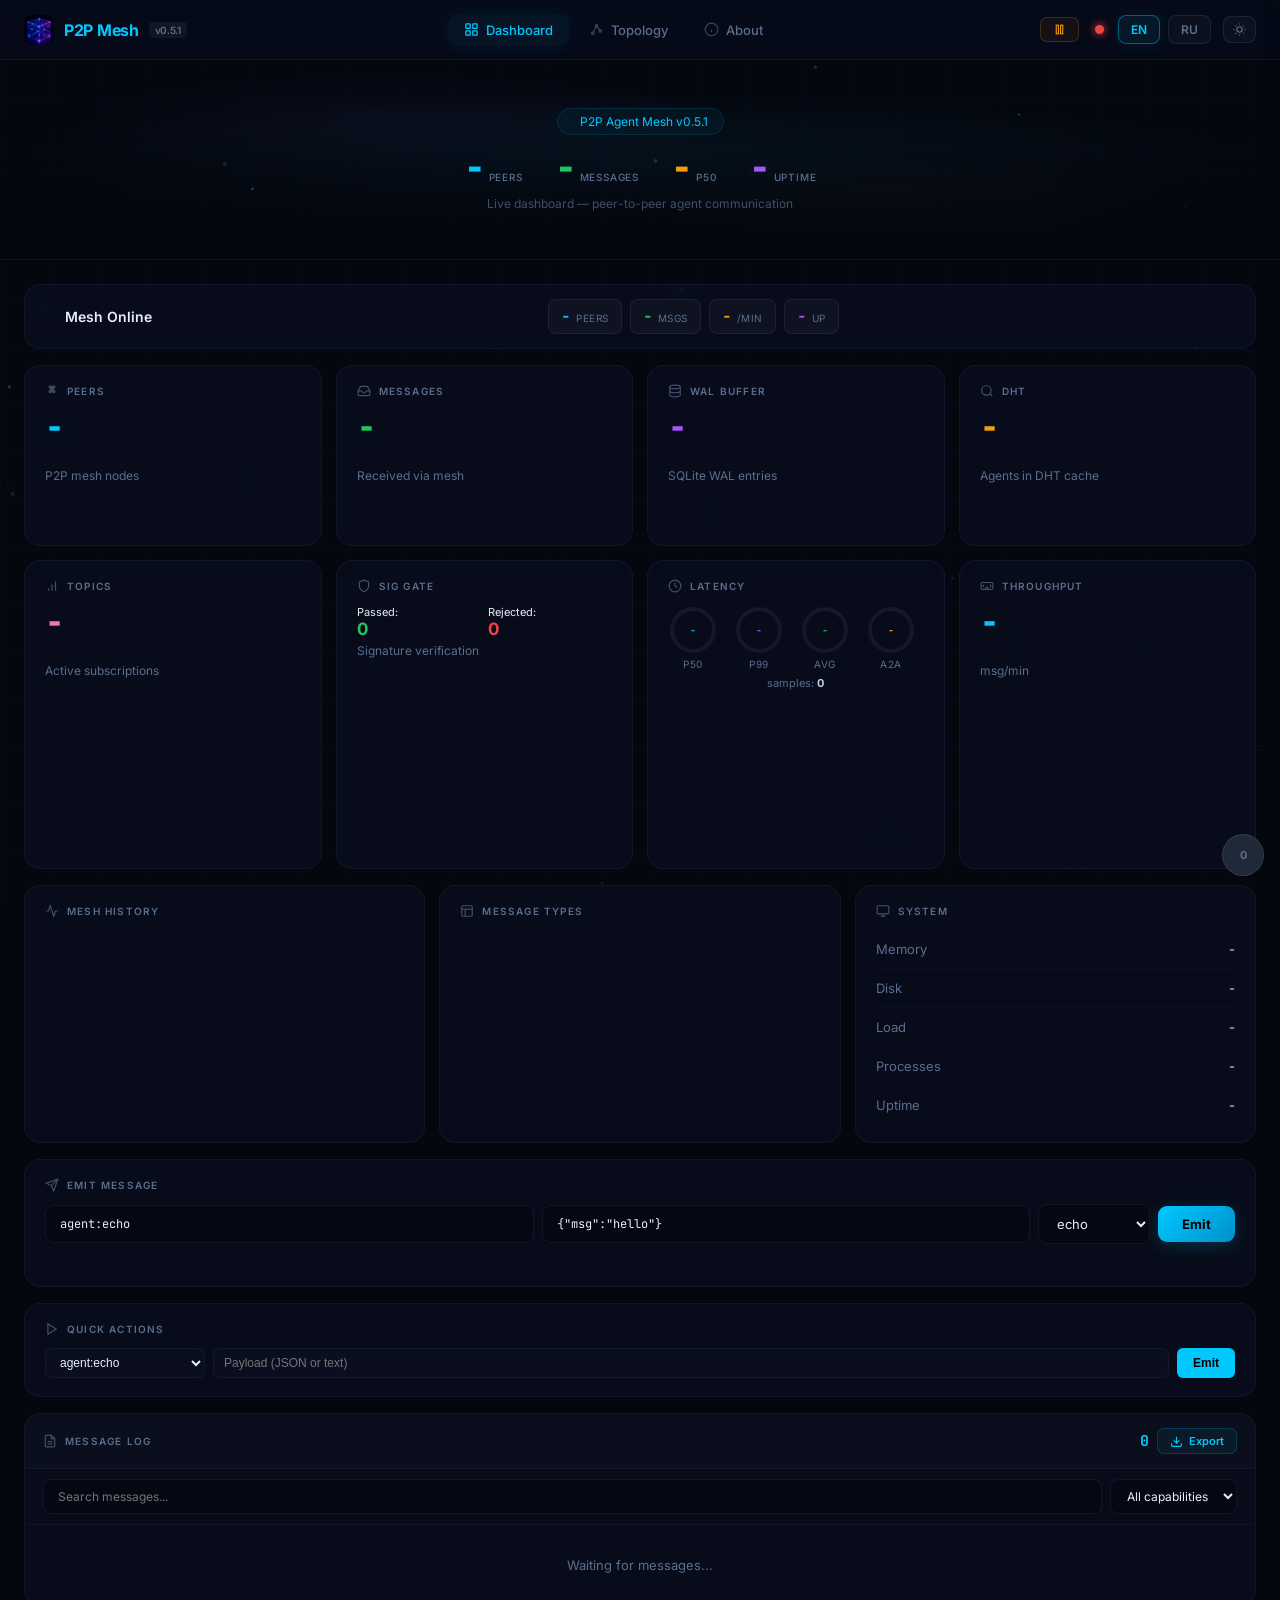
==== commit 745b9b45: "feat: TRIZ #4-6 — Persistent History (multi-line) + Notification Dock Persistent History (Ф1): trend" ====
--- a/index.html
+++ b/index.html
@@ -163,7 +163,8 @@
     <!-- ROW 2: Charts -->
     <div class="grid grid-3">
       <div class="card">
-        <div class="card-title"><svg viewBox="0 0 24 24" fill="none" stroke="currentColor" stroke-width="2"><polyline points="22 12 18 12 15 21 9 3 6 12 2 12"/></svg><span data-i18n="card.msg_trend">Message Rate Trend</span></div>
+        <div class="card-title"><svg viewBox="0 0 24 24" fill="none" stroke="currentColor" stroke-width="2"><polyline points="22 12 18 12 15 21 9 3 6 12 2 12"/></svg><span>Mesh History</span></div>
+        <div id="trendChartLegend" style="font-size:10px;text-align:center;margin-bottom:4px"></div>
         <canvas class="chart-canvas" id="trendChart" style="height:180px"></canvas>
       </div>
       <div class="card">
@@ -279,6 +280,20 @@
 
 </div>
 
+<!-- ═══ NOTIFICATION DOCK ═══ -->
+<div id="notifyDock" style="position:fixed;right:-320px;top:0;width:300px;height:100vh;background:var(--bg-card, #111827);border-left:1px solid rgba(255,255,255,.06);z-index:999;transition:right .3s ease;overflow-y:auto;padding:16px;font-size:12px;box-shadow:-4px 0 24px rgba(0,0,0,.5)">
+  <div style="display:flex;justify-content:space-between;align-items:center;margin-bottom:12px">
+    <b style="color:var(--accent)">🔔 Events</b>
+    <button onclick="this.closest('#notifyDock').style.right='-320px'" style="background:none;border:none;color:var(--muted);cursor:pointer;font-size:16px">✕</button>
+  </div>
+  <div id="notifyList" style="display:flex;flex-direction:column;gap:8px">
+    <div style="color:var(--muted);text-align:center;padding:20px">No events yet</div>
+  </div>
+</div>
+<div id="notifyBadge" onclick="this.closest('#notifyDock')?.style.right='0'" style="position:fixed;right:16px;bottom:24px;width:42px;height:42px;background:var(--bg-card,#1f2937);border:1px solid rgba(255,255,255,.1);border-radius:50%;display:flex;align-items:center;justify-content:center;cursor:pointer;z-index:998;transition:all .3s ease" title="Events">
+  <span id="notifyCount" style="font-size:11px;font-weight:700;color:var(--muted)">0</span>
+</div>
+
 <!-- ═══ SCRIPTS — Modular ═══ -->
 <script src="js/i18n.js"></script>
 <script src="js/app.js"></script>
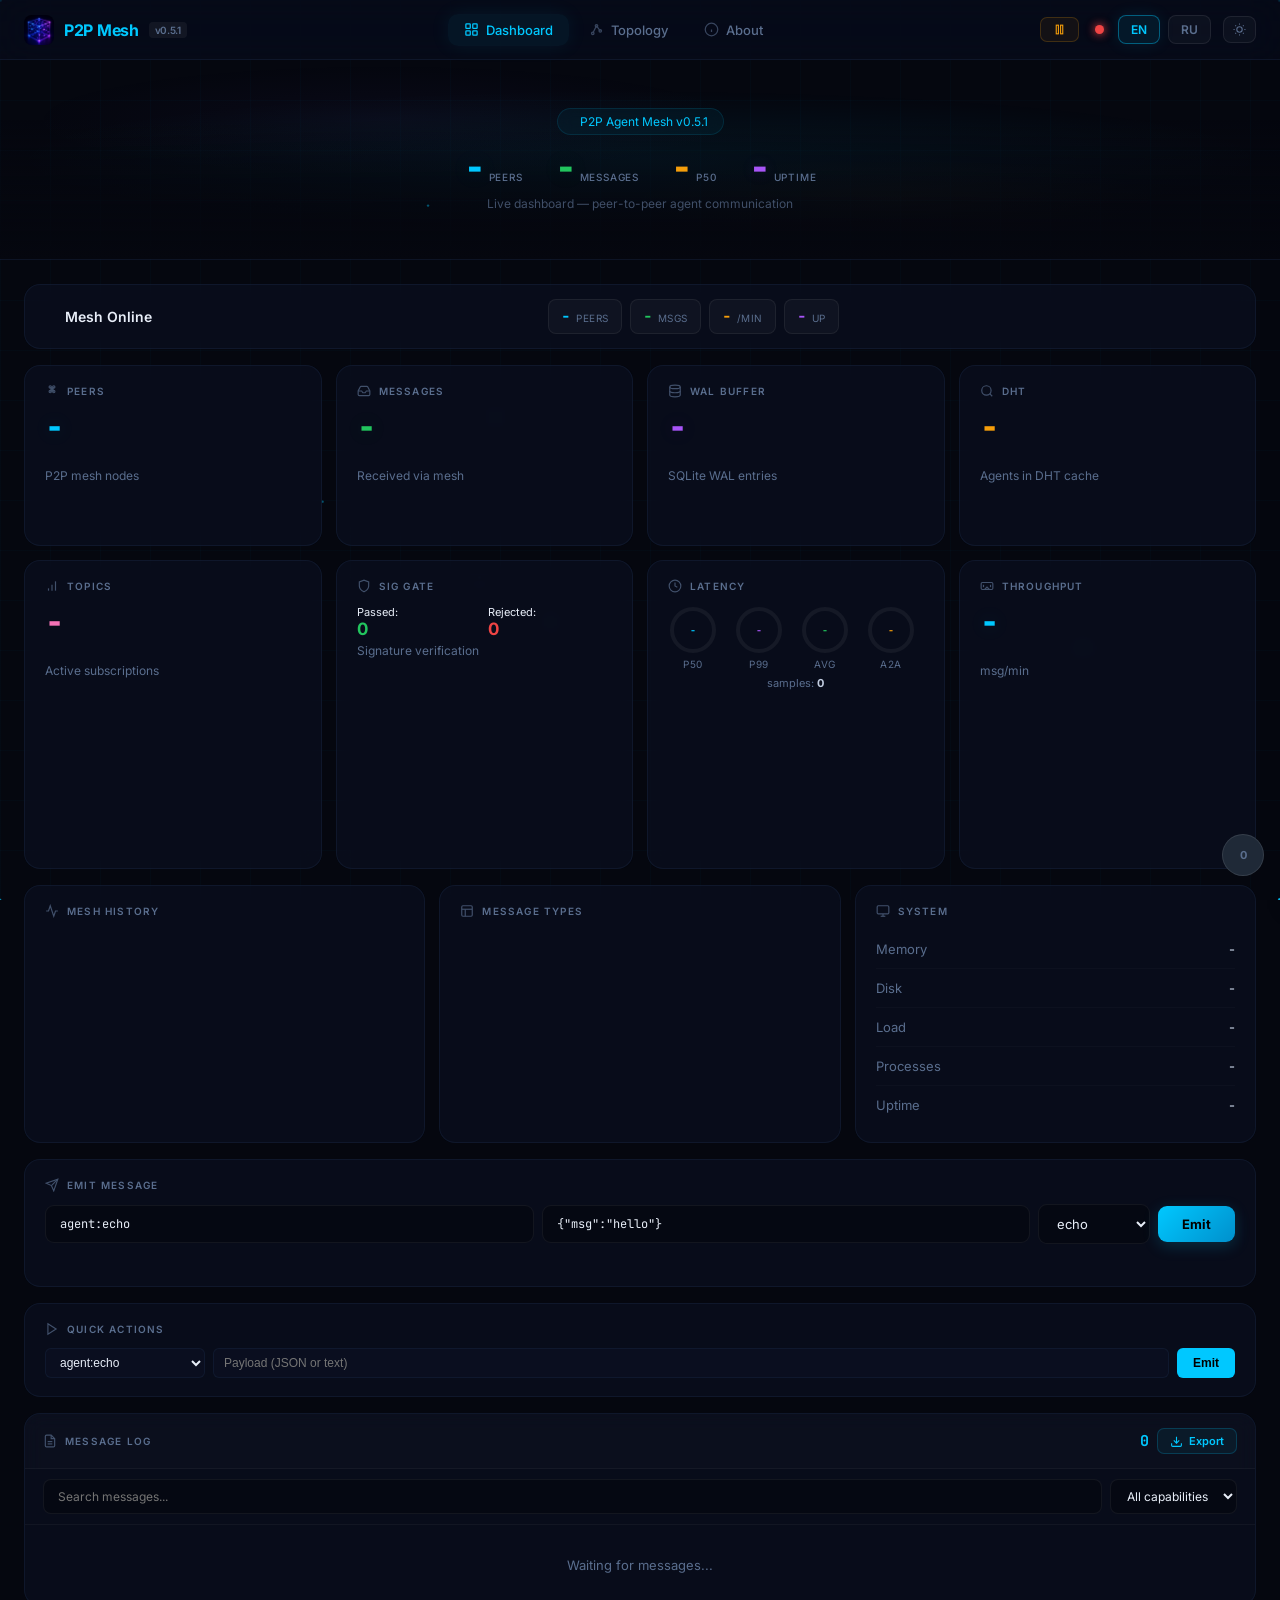
==== commit 360d4db4: "fix: i18n ReferenceError (summary bar + system tab), add /api/dht endpoint, cleanup processes" ====
--- a/index.html
+++ b/index.html
@@ -296,7 +296,7 @@
 
 <!-- ═══ SCRIPTS — Modular ═══ -->
 <script src="js/i18n.js"></script>
-<script src="js/app.js"></script>
+<script src="js/app.js?v=2"></script>
 
 </body>
 </html>
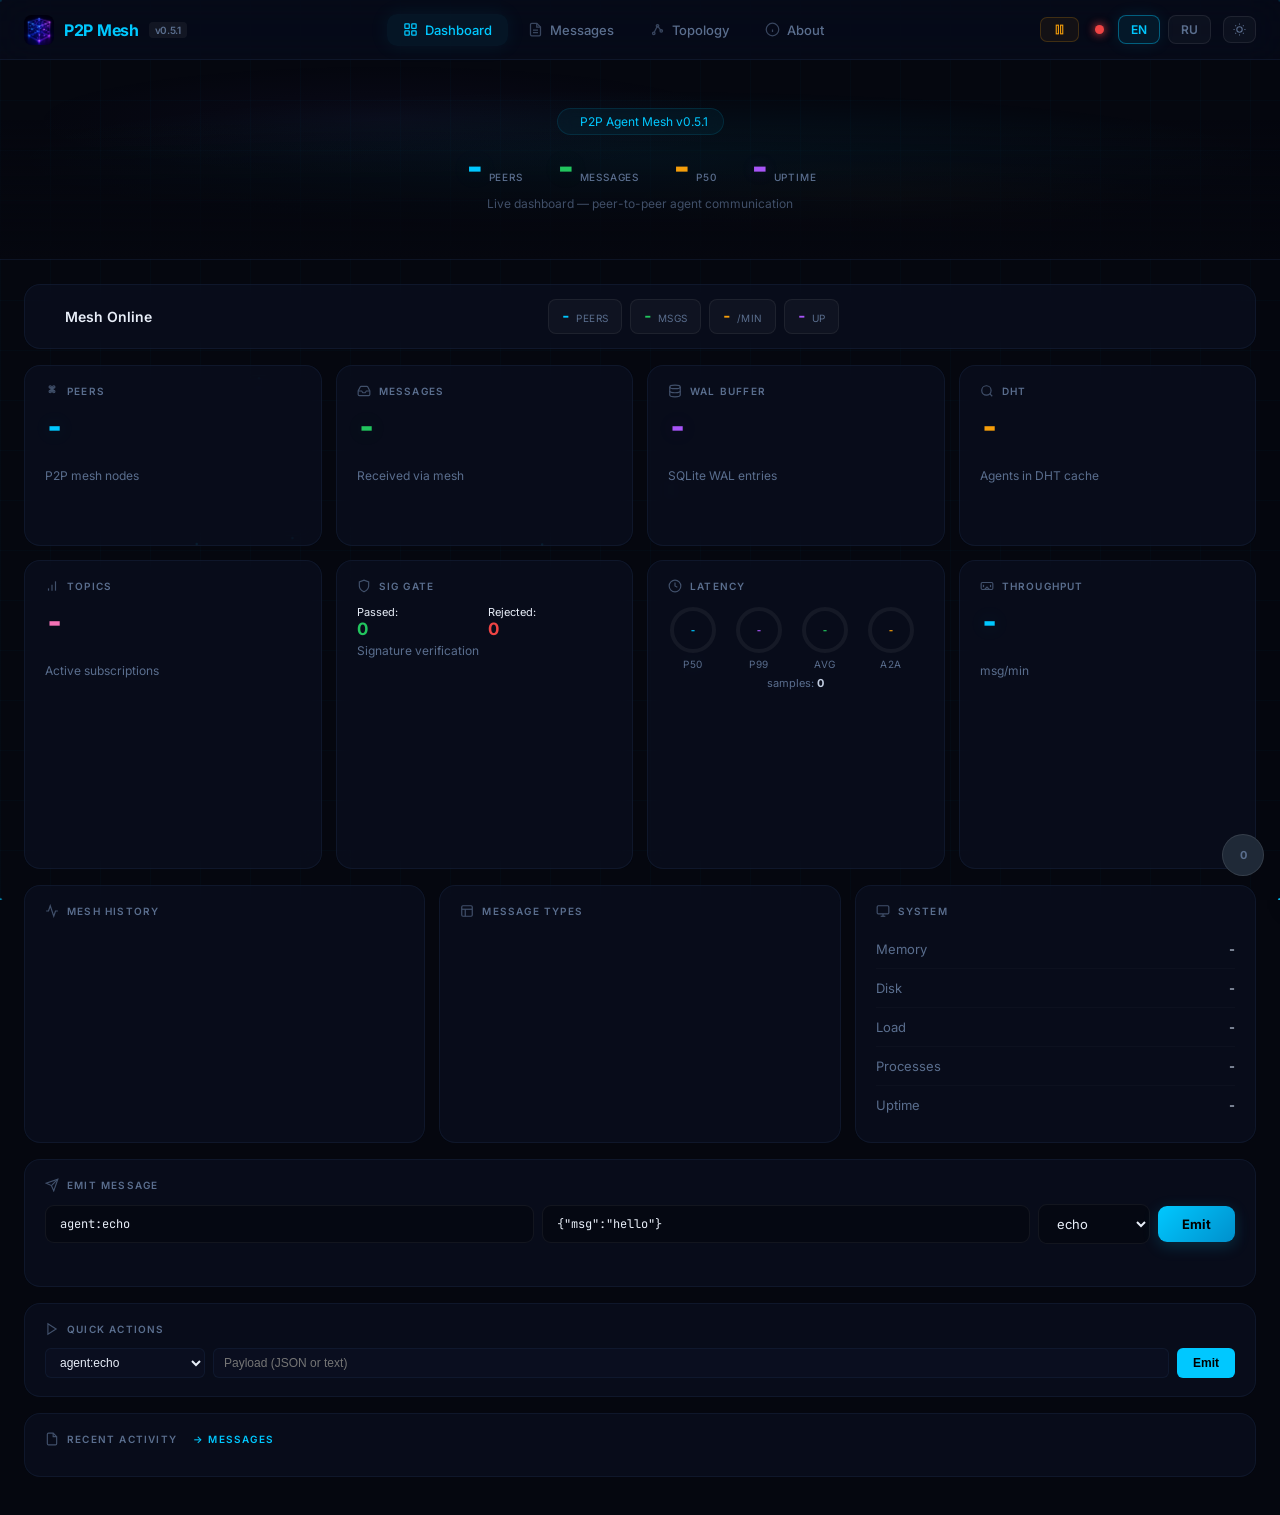
==== commit 4f1111b8: "fix: Phase 2 — new Messages tab, recent activity widget in Dashboard" ====
--- a/index.html
+++ b/index.html
@@ -30,6 +30,10 @@
     <button data-tab="dash" class="active">
       <svg viewBox="0 0 24 24" fill="none" stroke="currentColor" stroke-width="2"><rect x="3" y="3" width="7" height="7" rx="1"/><rect x="14" y="3" width="7" height="7" rx="1"/><rect x="3" y="14" width="7" height="7" rx="1"/><rect x="14" y="14" width="7" height="7" rx="1"/></svg>
       <span data-i18n="nav.dash">Dashboard</span>
+    </button>
+    <button data-tab="msgs">
+      <svg viewBox="0 0 24 24" fill="none" stroke="currentColor" stroke-width="2"><path d="M14 2H6a2 2 0 0 0-2 2v16a2 2 0 0 0 2 2h12a2 2 0 0 0 2-2V8z"/><polyline points="14 2 14 8 20 8"/><line x1="16" y1="13" x2="8" y2="13"/><line x1="16" y1="17" x2="8" y2="17"/></svg>
+      <span data-i18n="nav.msgs">Messages</span>
     </button>
     <button data-tab="topo">
       <svg viewBox="0 0 24 24" fill="none" stroke="currentColor" stroke-width="2"><circle cx="12" cy="6" r="2"/><circle cx="6" cy="18" r="2"/><circle cx="18" cy="14" r="2"/><line x1="12" y1="6" x2="6" y2="18"/><line x1="12" y1="6" x2="18" y2="14"/></svg>
@@ -215,6 +219,15 @@
       </div>
     </div>
 
+    <!-- Recent Activity Mini -->
+    <div class="card" style="margin-bottom:14px;margin-top:16px">
+      <div class="card-title"><svg viewBox="0 0 24 24" fill="none" stroke="currentColor" stroke-width="2"><path d="M14 2H6a2 2 0 0 0-2 2v16a2 2 0 0 0 2 2h12a2 2 0 0 0 2-2V8z"/><polyline points="14 2 14 8 20 8"/></svg><span data-i18n="dash.recent">Recent Activity</span><span style="font-size:10px;color:var(--accent);margin-left:8px;cursor:pointer" onclick="document.querySelector('[data-tab=msgs]').click()">→ Messages</span></div>
+      <div id="recentActivity" style="font-size:11px;line-height:1.8;color:var(--muted);max-height:120px;overflow:hidden"></div>
+    </div>
+  </section>
+
+  <!-- ═══ MESSAGES ═══ -->
+  <section id="sec-msgs">
     <!-- Message Log -->
     <div class="messages-panel">
       <div class="panel-header">
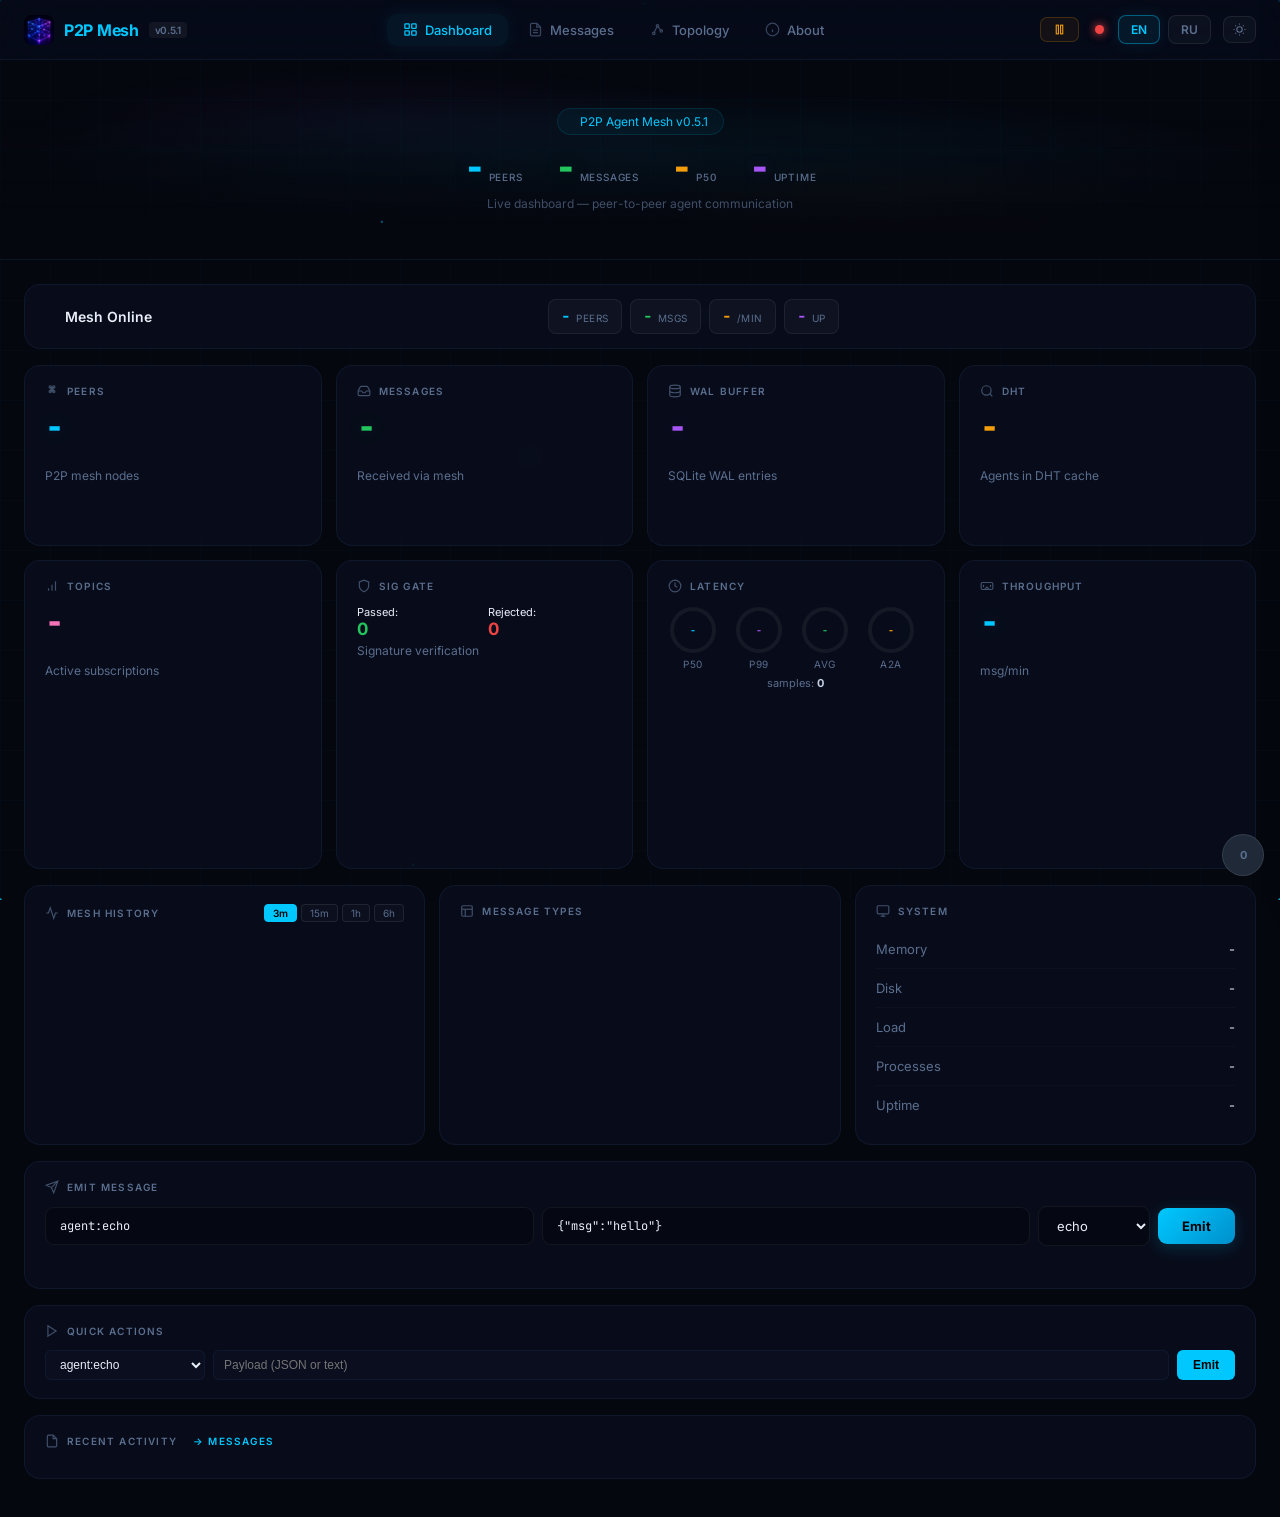
==== commit 9bc3c048: "fix: Phase 3 — chart window selector (3m/15m/1h/6h), metrics_history expanded to 300 pts" ====
--- a/index.html
+++ b/index.html
@@ -167,7 +167,13 @@
     <!-- ROW 2: Charts -->
     <div class="grid grid-3">
       <div class="card">
-        <div class="card-title"><svg viewBox="0 0 24 24" fill="none" stroke="currentColor" stroke-width="2"><polyline points="22 12 18 12 15 21 9 3 6 12 2 12"/></svg><span>Mesh History</span></div>
+        <div class="card-title"><svg viewBox="0 0 24 24" fill="none" stroke="currentColor" stroke-width="2"><polyline points="22 12 18 12 15 21 9 3 6 12 2 12"/></svg><span>Mesh History</span>
+        <span style="margin-left:auto;display:flex;gap:4px">
+          <button class="chart-win-btn active" data-win="3m" onclick="setChartWindow('3m')">3m</button>
+          <button class="chart-win-btn" data-win="15m" onclick="setChartWindow('15m')">15m</button>
+          <button class="chart-win-btn" data-win="1h" onclick="setChartWindow('1h')">1h</button>
+          <button class="chart-win-btn" data-win="6h" onclick="setChartWindow('6h')">6h</button>
+        </span></div>
         <div id="trendChartLegend" style="font-size:10px;text-align:center;margin-bottom:4px"></div>
         <canvas class="chart-canvas" id="trendChart" style="height:180px"></canvas>
       </div>
--- a/css/style.css
+++ b/css/style.css
@@ -227,6 +227,8 @@
 
 /* ══ LINE CHART ══ */
 .chart-canvas{width:100%;height:160px;margin-top:8px;border-radius:8px}
+.chart-win-btn{padding:2px 8px;border-radius:4px;border:1px solid rgba(255,255,255,.08);background:rgba(255,255,255,.02);color:var(--muted);cursor:pointer;font-size:10px;font-family:inherit;transition:all .2s}
+.chart-win-btn.active{background:var(--accent);color:#000;border-color:var(--accent);font-weight:600}
 
 /* ══ DISTRIBUTION BARS ══ */
 .dist-bar{margin:4px 0;display:flex;align-items:center;gap:8px;font-size:11px}
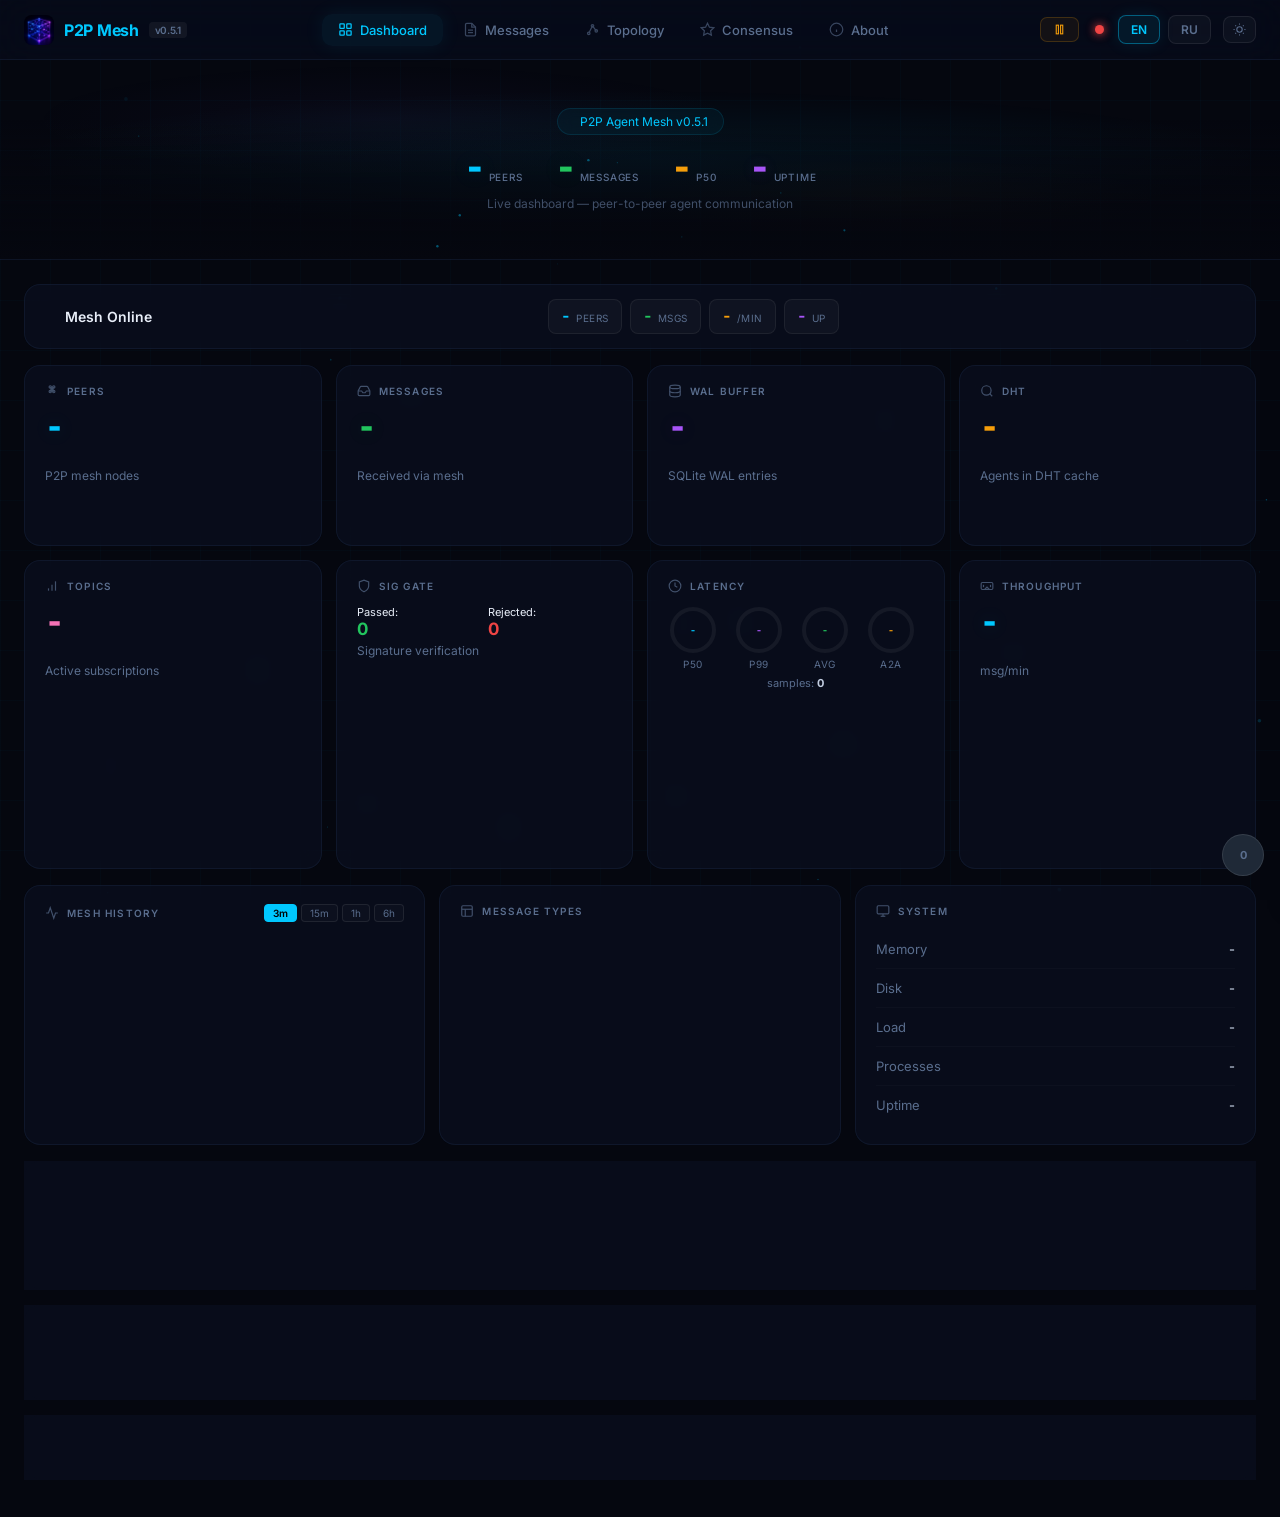
==== commit 1e6d8294: "v0.6.2: Consensus tab — Raft status, heartbeat monitor, DHT buckets, peer list - New tab: Consensus " ====
--- a/index.html
+++ b/index.html
@@ -38,6 +38,10 @@
     <button data-tab="topo">
       <svg viewBox="0 0 24 24" fill="none" stroke="currentColor" stroke-width="2"><circle cx="12" cy="6" r="2"/><circle cx="6" cy="18" r="2"/><circle cx="18" cy="14" r="2"/><line x1="12" y1="6" x2="6" y2="18"/><line x1="12" y1="6" x2="18" y2="14"/></svg>
       <span data-i18n="nav.topo">Topology</span>
+    </button>
+    <button data-tab="consensus">
+      <svg viewBox="0 0 24 24" fill="none" stroke="currentColor" stroke-width="2"><path d="M12 2l3.09 6.26L22 9.27l-5 4.87 1.18 6.88L12 17.77l-6.18 3.25L7 14.14 2 9.27l6.91-1.01L12 2z"/></svg>
+      <span>Consensus</span>
     </button>
     <button data-tab="about">
       <svg viewBox="0 0 24 24" fill="none" stroke="currentColor" stroke-width="2"><circle cx="12" cy="12" r="10"/><line x1="12" y1="16" x2="12" y2="12"/><line x1="12" y1="8" x2="12.01" y2="8"/></svg>
@@ -274,6 +278,66 @@
     </div>
   </section>
 
+  <!-- ═══ CONSENSUS ═══ -->
+  <section id="sec-consensus">
+    <div class="hero" style="margin-top:0;height:auto;min-height:160px">
+      <div class="hero-glow" style="background:radial-gradient(circle at 50% 0%,rgba(250,176,5,.18) 0%,transparent 70%)"></div>
+      <div class="hero-overlay" style="opacity:.3"></div>
+      <div class="hero-content" style="padding:24px 32px">
+        <div class="hero-badge">
+          <span id="raftStatusDot" class="status-dot" style="background:var(--yellow)"></span>
+          <span id="raftStatusLabel">Raft Consensus — <b>Leader</b></span>
+        </div>
+        <div class="hero-metrics">
+          <div class="hero-metric"><span class="hero-metric-value" style="color:var(--yellow)" id="raftTerm">-</span><span class="hero-metric-label">Term</span></div>
+          <div class="hero-metric"><span class="hero-metric-value accent" id="raftPeers">-</span><span class="hero-metric-label">Raft Peers</span></div>
+          <div class="hero-metric"><span class="hero-metric-value green" id="raftCommit">-</span><span class="hero-metric-label">Commit Index</span></div>
+          <div class="hero-metric"><span class="hero-metric-value purple" id="raftUptime">-</span><span class="hero-metric-label">Consensus Uptime</span></div>
+        </div>
+        <p class="hero-tagline">Raft-based distributed consensus with leader election & heartbeat</p>
+      </div>
+    </div>
+
+    <div class="container" style="margin-top:0">
+      <!-- Raft State + Heartbeat -->
+      <div class="grid grid-3">
+        <div class="card">
+          <div class="card-title"><svg viewBox="0 0 24 24" fill="none" stroke="currentColor" stroke-width="2"><circle cx="12" cy="12" r="10"/><line x1="12" y1="6" x2="12" y2="12"/><line x1="12" y1="12" x2="16" y2="14"/></svg><span>Raft State</span></div>
+          <div style="font-size:11px;line-height:2.2;color:var(--muted)">
+            <div class="metric-row"><span class="label">Node ID</span><span class="value" id="raftNodeId" style="color:var(--text2)">-</span></div>
+            <div class="metric-row"><span class="label">State</span><span class="value" id="raftState" style="font-weight:700">-</span></div>
+            <div class="metric-row"><span class="label">Leader</span><span class="value" id="raftLeader" style="color:var(--green)">-</span></div>
+            <div class="metric-row"><span class="label">Current Term</span><span class="value" id="raftCTerm" style="color:var(--yellow)">-</span></div>
+            <div class="metric-row"><span class="label">Voted For</span><span class="value" id="raftVotedFor">-</span></div>
+            <div class="metric-row"><span class="label">Last Heartbeat</span><span class="value" id="raftLastHb">-</span></div>
+          </div>
+        </div>
+        <div class="card">
+          <div class="card-title"><svg viewBox="0 0 24 24" fill="none" stroke="currentColor" stroke-width="2"><path d="M22 12h-4l-3 9L9 3l-3 9H2"/></svg><span>Heartbeat Monitor</span></div>
+          <canvas id="hbCanvas" style="width:100%;height:120px;margin-top:8px;border-radius:8px;background:rgba(0,0,0,.15)"></canvas>
+          <div id="hbStats" style="font-size:10px;color:var(--muted);text-align:center;margin-top:4px"></div>
+        </div>
+        <div class="card">
+          <div class="card-title"><svg viewBox="0 0 24 24" fill="none" stroke="currentColor" stroke-width="2"><rect x="3" y="3" width="18" height="18" rx="2"/><line x1="3" y1="9" x2="21" y2="9"/></svg><span>Election History</span></div>
+          <div id="electionLog" style="font-size:10px;max-height:140px;overflow-y:auto;line-height:1.8;color:var(--muted)"></div>
+        </div>
+      </div>
+
+      <!-- DHT Kademlia Buckets -->
+      <div class="card" style="margin-top:14px">
+        <div class="card-title"><svg viewBox="0 0 24 24" fill="none" stroke="currentColor" stroke-width="2"><circle cx="11" cy="11" r="8"/><line x1="21" y1="21" x2="16.65" y2="16.65"/><path d="M8 11h6"/><path d="M11 8v6"/></svg><span>DHT Kademlia — 8 Buckets</span></div>
+        <div id="dhtBuckets" style="display:flex;gap:6px;margin-top:12px;flex-wrap:wrap"></div>
+        <div id="dhtBucketStats" style="font-size:11px;color:var(--muted);margin-top:8px;text-align:center"></div>
+      </div>
+
+      <!-- Peer table -->
+      <div class="card" style="margin-top:14px">
+        <div class="card-title"><svg viewBox="0 0 24 24" fill="none" stroke="currentColor" stroke-width="2"><path d="M17 21v-2a4 4 0 0 0-4-4H5a4 4 0 0 0-4 4v2"/><circle cx="9" cy="7" r="4"/></svg><span>Raft Peer List</span></div>
+        <div id="raftPeerTable" style="font-size:11px;line-height:2;color:var(--muted)">Loading...</div>
+      </div>
+    </div>
+  </section>
+
   <!-- ═══ ABOUT ═══ -->
   <section id="sec-about">
     <div class="about-grid">
@@ -317,5 +381,177 @@
 <script src="js/i18n.js"></script>
 <script src="js/app.js?v=2"></script>
 
+<!-- ═══ CONSENSUS TAB JS ═══ -->
+<script>
+// --- Tab switching integration ---
+(function(){
+  const origSwitch = window.switchTab;
+  window.switchTab = function(tab){
+    if(origSwitch) origSwitch(tab);
+    if(tab === 'consensus') { initConsensus(); }
+    else if(tab === 'consensus' && window._consensusInterval) { clearInterval(window._consensusInterval); }
+  };
+  // Hook into existing tab clicks
+  document.addEventListener('click', function(e){
+    const btn = e.target.closest('[data-tab]');
+    if(btn && btn.dataset.tab === 'consensus') initConsensus();
+  });
+})();
+
+const HB_HISTORY = [];
+const MAX_HB = 60;
+
+async function initConsensus(){
+  fetchConsensus();
+  if(window._consensusInterval) clearInterval(window._consensusInterval);
+  window._consensusInterval = setInterval(fetchConsensus, 2000);
+}
+
+async function fetchConsensus(){
+  try {
+    const r = await fetch('/api/health');
+    const d = await r.json();
+
+    // Raft
+    const role = d.raft_role || 'unknown';
+    const elState = document.getElementById('raftState');
+    const elDot = document.getElementById('raftStatusDot');
+    const elLabel = document.getElementById('raftStatusLabel');
+
+    if(elState) elState.textContent = role;
+    if(elState){
+      if(role==='leader'){ elState.style.color='var(--green)'; elDot.style.background='var(--green)'; elLabel.innerHTML='Raft Consensus — <b style=color:var(--green)>Leader</b>'; }
+      else if(role==='follower'){ elState.style.color='var(--blue)'; elDot.style.background='var(--blue)'; elLabel.innerHTML='Raft Consensus — <b style=color:var(--blue)>Follower</b>'; }
+      else { elState.style.color='var(--yellow)'; elDot.style.background='var(--yellow)'; elLabel.innerHTML='Raft Consensus — <b style=color:var(--yellow)>Candidate</b>'; }
+    }
+
+    document.getElementById('raftTerm').textContent = d.raft_term || '-';
+    document.getElementById('raftPeers').textContent = d.raft_peers || '1';
+    document.getElementById('raftCommit').textContent = d.raft_commit || '0';
+    document.getElementById('raftNodeId').textContent = d.raft_node_id || 'dashboard';
+    document.getElementById('raftLeader').textContent = d.raft_leader || (role==='leader'?'self':'-');
+    document.getElementById('raftCTerm').textContent = d.raft_term || '0';
+    document.getElementById('raftVotedFor').textContent = d.raft_voted_for || '-';
+
+    // Uptime + heartbeat
+    const uptime = d.uptime_seconds || 0;
+    document.getElementById('raftUptime').textContent = fmtUptime(uptime);
+    document.getElementById('raftLastHb').textContent = (d.raft_term>0 ? 'active' : 'waiting');
+
+    // Heartbeat monitor
+    HB_HISTORY.push({t: Date.now(), v: d.raft_term || 0, role: role});
+    if(HB_HISTORY.length > MAX_HB) HB_HISTORY.shift();
+    drawHeartbeat();
+
+    // Election log
+    if(role==='leader' && (!window._lastRaftRole || window._lastRaftRole!=='leader')){
+      addElectionLog('👑 Elected LEADER', 'term '+(d.raft_term||0));
+    }
+    window._lastRaftRole = role;
+
+    // DHT
+    const dht = d.dht || {};
+    const buckets = dht.buckets || [0,0,0,0,0,0,0,0];
+    const total = dht.total || 0;
+    drawBuckets(buckets, total);
+
+    // Peers
+    const peers = d.peers_list || [];
+    const peerDiv = document.getElementById('raftPeerTable');
+    if(peerDiv && peers.length){
+      peerDiv.innerHTML = peers.map(p =>
+        `<div class=metric-row><span class=label>${p.id||p}</span><span class=value style=color:var(--green)>${p.status||'active'}</span></div>`
+      ).join('');
+    }
+
+  } catch(e){
+    console.warn('consensus fetch:', e.message);
+  }
+}
+
+function fmtUptime(s){
+  const h=Math.floor(s/3600), m=Math.floor((s%3600)/60);
+  return h>0 ? h+'h '+m+'m' : m+'m '+(s%60)+'s';
+}
+
+function addElectionLog(msg, detail){
+  const log = document.getElementById('electionLog');
+  if(!log) return;
+  const now = new Date().toLocaleTimeString();
+  log.innerHTML = `<div style=color:var(--yellow)>${now} ${msg} <span style=color:var(--muted)>${detail}</span></div>` + log.innerHTML;
+  if(log.children.length > 20) log.lastChild.remove();
+}
+
+function drawBuckets(buckets, total){
+  const container = document.getElementById('dhtBuckets');
+  const stats = document.getElementById('dhtBucketStats');
+  if(!container) return;
+
+  const max = Math.max(...buckets, 1);
+  container.innerHTML = buckets.map((v,i) => {
+    const h = Math.max((v/max)*100, 4);
+    const color = v>0 ? 'var(--accent)' : 'rgba(255,255,255,.08)';
+    return `<div style="flex:1;display:flex;flex-direction:column;align-items:center;gap:4px">
+      <span style="font-size:10px;color:var(--muted)">${v}</span>
+      <div style="width:100%;height:${h}px;background:${color};border-radius:4px 4px 0 0;min-height:4px" title="Bucket ${i}: ${v} agents"></div>
+      <span style="font-size:9px;color:var(--muted)">B${i}</span>
+    </div>`;
+  }).join('');
+  if(stats) stats.textContent = `Total: ${total} agents across ${buckets.filter(b=>b>0).length}/8 active buckets`;
+}
+
+function drawHeartbeat(){
+  const canvas = document.getElementById('hbCanvas');
+  if(!canvas) return;
+  const ctx = canvas.getContext('2d');
+  const W=canvas.width=canvas.offsetWidth*2, H=canvas.height=120*2;
+  ctx.clearRect(0,0,W,H);
+
+  if(HB_HISTORY.length<2){ ctx.fillStyle='var(--muted)'; ctx.font='24px sans-serif'; ctx.textAlign='center'; ctx.fillText('collecting...',W/2,H/2); return; }
+
+  const now=Date.now(), start=HB_HISTORY[0].t, span=Math.max(now-start, 60000);
+  const padX=40, padY=20, gw=W-padX*2, gh=H-padY*2;
+  let maxTerm=1;
+  HB_HISTORY.forEach(h=>{ if(h.v>maxTerm) maxTerm=h.v; });
+
+  // Grid
+  ctx.strokeStyle='rgba(255,255,255,.04)'; ctx.lineWidth=1;
+  for(let i=0;i<=4;i++){ const y=padY+gh*(i/4); ctx.beginPath(); ctx.moveTo(padX,y); ctx.lineTo(W-padX,y); ctx.stroke(); }
+
+  // Line
+  ctx.strokeStyle='var(--accent)'; ctx.lineWidth=3; ctx.shadowColor='var(--accent-glow, rgba(0,212,255,.4))'; ctx.shadowBlur=8;
+  ctx.beginPath();
+  HB_HISTORY.forEach((h,i)=>{
+    const x=padX+gw*((h.t-start)/span);
+    const y=padY+gh*(1-(h.v/maxTerm));
+    if(i===0) ctx.moveTo(x,y); else ctx.lineTo(x,y);
+  });
+  ctx.stroke();
+  ctx.shadowBlur=0;
+
+  // Role markers
+  HB_HISTORY.forEach(h=>{
+    if(h.role==='leader'){
+      const x=padX+gw*((h.t-start)/span);
+      const y=padY+gh*(1-(h.v/maxTerm));
+      ctx.fillStyle='var(--green)'; ctx.beginPath(); ctx.arc(x,y,4,0,Math.PI*2); ctx.fill();
+    }
+  });
+
+  // Stats
+  const hbStats=document.getElementById('hbStats');
+  if(hbStats){
+    const leaders = HB_HISTORY.filter(h=>h.role==='leader').length;
+    hbStats.textContent = `${HB_HISTORY.length} samples | ${leaders} leader beats | max term ${maxTerm}`;
+  }
+}
+
+// Initial trigger if consensus tab is somehow active
+setTimeout(()=>{
+  const activeTab = document.querySelector('[data-tab].active');
+  if(activeTab && activeTab.dataset.tab==='consensus') initConsensus();
+}, 500);
+</script>
+
 </body>
 </html>
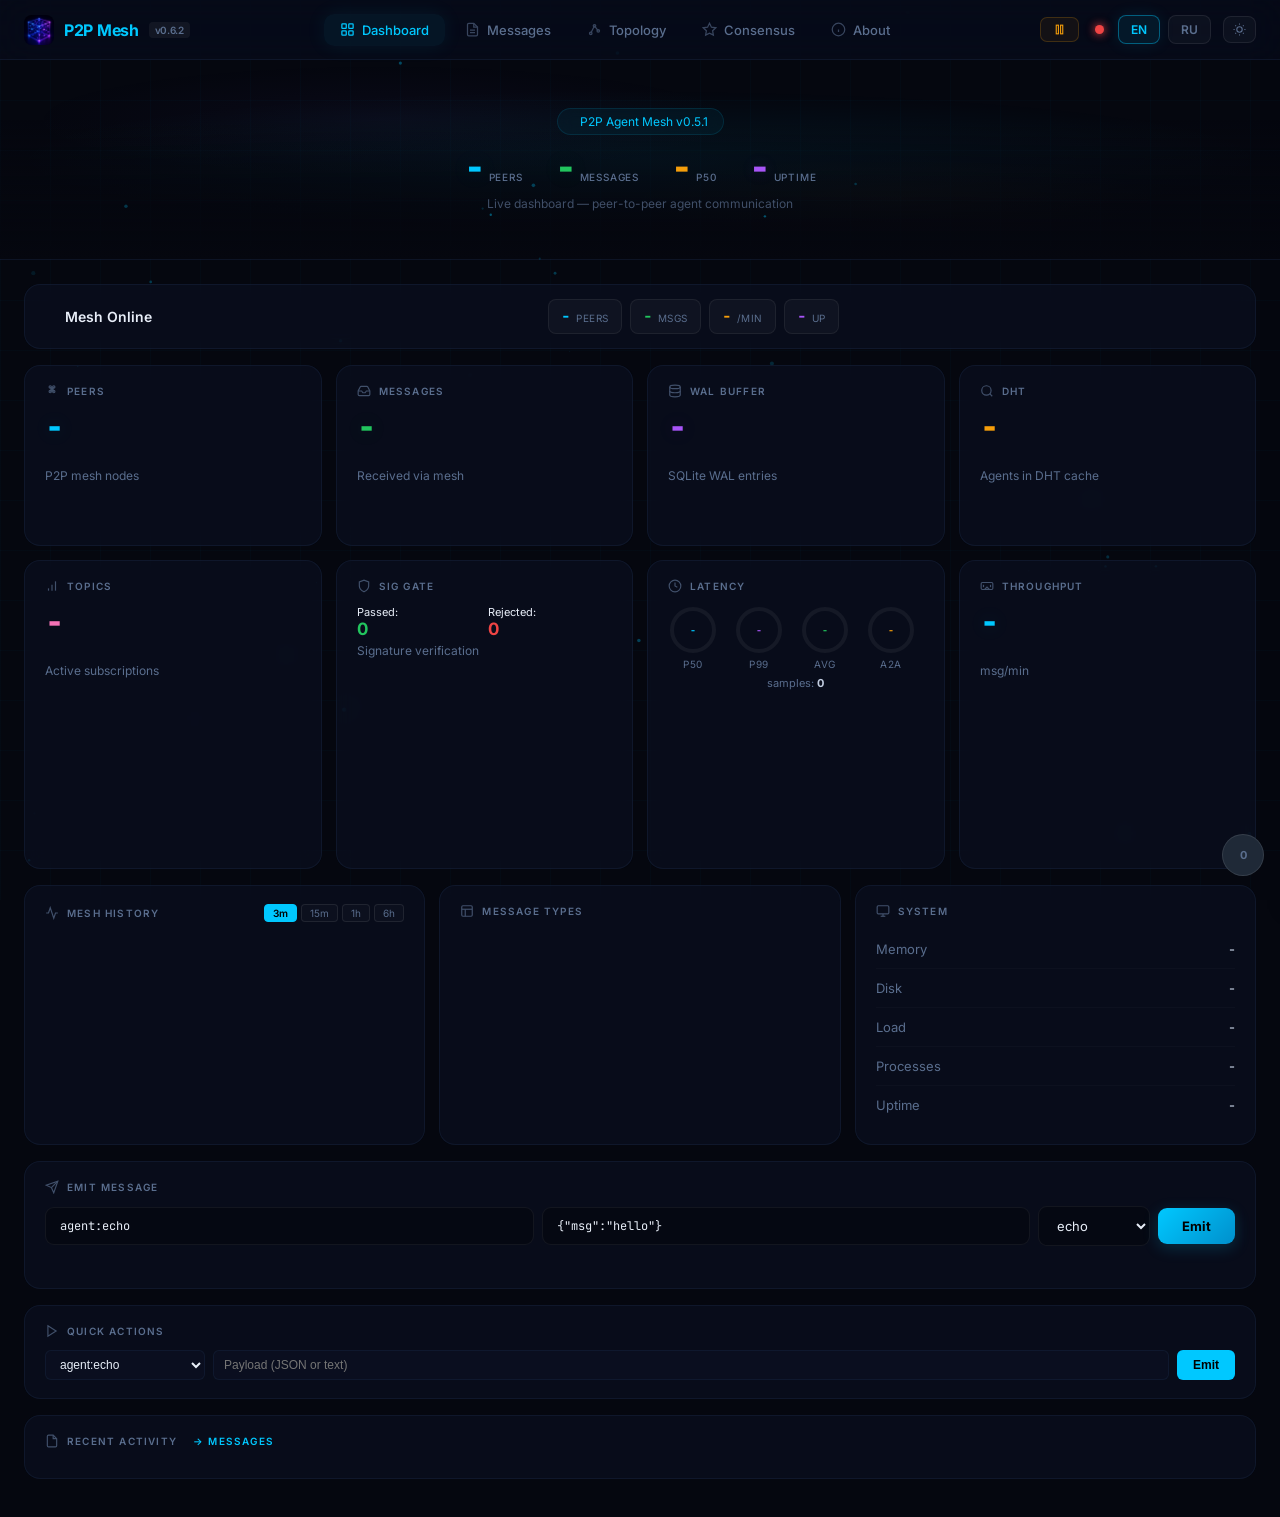
==== commit 5bc46771: "v0.6.2: mobile-responsive — nav tabs, hero, cards, canvas, overflow fixes - 480px: nav icons-only sc" ====
--- a/index.html
+++ b/index.html
@@ -3,7 +3,7 @@
 <head>
   <meta charset="UTF-8">
   <meta name="viewport" content="width=device-width,initial-scale=1.0">
-  <title>P2P Agent Mesh — Dashboard v0.5.1</title>
+  <title>P2P Agent Mesh — Dashboard v0.6.2</title>
   <link rel="stylesheet" href="css/style.css">
 </head>
 <body>
@@ -24,7 +24,7 @@
 <nav>
   <div class="logo">
     <img src="static/images/mesh-icon.png" alt="">
-    <span>P2P Mesh</span><span class="logo-version">v0.5.1</span>
+    <span>P2P Mesh</span><span class="logo-version">v0.6.2</span>
   </div>
   <div class="tabs">
     <button data-tab="dash" class="active">
@@ -66,7 +66,7 @@
   <div class="hero-content">
     <div class="hero-badge">
       <span id="heroStatusDot" class="status-dot offline"></span>
-      <span id="heroStatusLabel" data-i18n="hero.badge">P2P Agent Mesh v0.5.1</span>
+      <span id="heroStatusLabel" data-i18n="hero.badge">P2P Agent Mesh v0.6.2</span>
     </div>
     <div class="hero-metrics">
       <div class="hero-metric">
--- a/css/style.css
+++ b/css/style.css
@@ -181,7 +181,7 @@
 
 /* ══ CONTAINER ══ */
 .container{max-width:1340px;margin:0 auto;padding:24px;position:relative;z-index:2}
-section{display:none;animation:tabFade .35s ease-out}
+section{display:none;animation:tabFade .35s ease-out;max-width:100%}
 section.active{display:block}
 @keyframes tabFade{from{opacity:0;transform:translateY(8px)}to{opacity:1;transform:translateY(0)}}
 
@@ -366,7 +366,102 @@
 .link-btn:hover{border-color:rgba(0,200,255,.2);background:rgba(0,200,255,.03);color:var(--text);box-shadow:0 0 20px rgba(0,200,255,.04)}
 
 /* ══ RESPONSIVE ══ */
-@media(max-width:768px){
+/* ============ MOBILE FIRST FIXES ============ */
+/* Overflow protection — always on */
+.card { word-wrap: break-word; overflow-wrap: break-word; }
+pre, code, .msg-payload, .msg-from, .msg-signature { word-break: break-all; overflow-wrap: anywhere; }
+.messages-table { table-layout: fixed; width: 100%; }
+.messages-table td { word-break: break-all; }
+
+@media (max-width: 768px) {
+  .messages-table { display: block; overflow-x: auto; -webkit-overflow-scrolling: touch; }
+  .card { max-width: 100vw; }
+  canvas { max-width: 100%; }
+}
+
+@media(max-width:480px){
+  .grid,.grid-3{grid-template-columns:1fr}
+  /* Nav — icons only, scrollable */
+  nav{padding:0 8px;height:48px;gap:4px}
+  nav .logo{font-size:13px;gap:4px}
+  nav .logo img{width:22px;height:22px}
+  nav .logo-version{display:none}
+  nav .tabs{overflow-x:auto;-webkit-overflow-scrolling:touch;gap:2px;mask-image:linear-gradient(to right,transparent 0,#000 8px,#000 calc(100%-24px),transparent 100%);-webkit-mask-image:linear-gradient(to right,transparent 0,#000 8px,#000 calc(100%-24px),transparent 100%)}
+  nav .tabs button{padding:6px 10px;font-size:10px;white-space:nowrap;flex-shrink:0;gap:4px}
+  nav .tabs button svg{width:14px;height:14px}
+  nav .tabs button span{display:none}          /* icons only */
+  nav .tabs button[data-tab="dash"] span,
+  nav .tabs button.active span{display:inline} /* show active tab label */
+  nav .right{gap:4px;flex-shrink:0}
+  nav .lang-btn{padding:4px 6px;font-size:10px}
+
+  /* Hero */
+  .hero{height:auto;min-height:120px;padding:16px 0}
+  .hero-content h1{font-size:18px}
+  .hero-metrics{flex-wrap:wrap;gap:12px;justify-content:center}
+  .hero-metric-value{font-size:22px}
+  .hero-metric-label{font-size:9px}
+  .hero-tagline{display:none}
+  .hero-badge{font-size:10px;padding:4px 10px}
+  .about-grid{grid-template-columns:1fr}
+
+  /* Container */
+  .container{padding:12px}
+
+  /* Cards */
+  .card{padding:12px;max-width:100%;box-sizing:border-box}
+  .metric{font-size:24px}
+  .card-title{font-size:12px}
+
+  /* Summary bar */
+  .summary-bar{flex-direction:column;align-items:flex-start;gap:8px}
+  .summary-delta{width:100%;justify-content:flex-start}
+
+  /* Emit panel */
+  .emit-panel form{flex-direction:column}
+  .emit-panel input[type="text"],
+  .emit-panel select{min-width:100% !important;width:100% !important;max-width:100%;box-sizing:border-box}
+  .emit-panel button{width:100%}
+
+  /* Messages */
+  .msg-from{min-width:50px;font-size:9px}
+  .msg-cap{min-width:40px;font-size:9px}
+  .msg-signature{display:none}
+
+  /* Topology */
+  #topoCanvas{height:250px}
+  .topo-legend{flex-wrap:wrap;gap:8px;font-size:11px}
+
+  /* Gauges */
+  .latency-gauges{gap:8px}
+  .gauge{width:38px;height:38px}
+
+  /* Charts */
+  .chart-canvas{height:100px}
+  .chart-win-btn{font-size:9px;padding:3px 6px}
+
+  /* Consensus tab */
+  #sec-consensus .hero{min-height:auto}
+  #sec-consensus .hero-content{padding:16px !important}
+  #sec-consensus .hero-metrics{gap:10px}
+  #sec-consensus .hero-metric-value{font-size:20px}
+  #dhtBuckets{gap:3px}
+  #dhtBuckets>div>span{font-size:8px}
+
+  /* Message modal */
+  #msgModal>div{padding:12px;max-width:95vw}
+
+  /* Notification dock */
+  #notifyDock{width:280px}
+
+  /* Global overflow fix */
+  html,body{overflow-x:hidden;max-width:100vw}
+  canvas{max-width:100%}
+  pre,code{max-width:100%;word-break:break-all}
+  table{max-width:100%;display:block;overflow-x:auto}
+}
+/* ============ 768px TABLET ============ */
+@media(max-width:768px) and (min-width:481px){
   nav{padding:0 12px;height:52px}
   nav .tabs button{padding:6px 10px;font-size:11px}
   nav .tabs button svg{width:13px;height:13px}
@@ -391,27 +486,5 @@
   .latency-gauges{gap:10px}
   .gauge{width:42px;height:42px}
   .chart-canvas{height:120px}
-}
-@media(max-width:480px){
-  .grid,.grid-3{grid-template-columns:1fr}
-  nav .tabs button{padding:3px 5px;font-size:10px}
-  nav .lang-btn{padding:4px 6px;font-size:10px}
-  .hero-content h1{font-size:18px}
-  .about-grid{grid-template-columns:1fr}
-  .hero{height:140px}
-  .hero-metrics{gap:14px}
-  .hero-metric-value{font-size:22px}
-  .summary-bar{flex-direction:column;align-items:flex-start;gap:8px}
-  .summary-delta{width:100%;justify-content:flex-start}
-}
-
-/* === OVERFLOW FIXES (2026-07-31) === */
-.card { word-wrap: break-word; overflow-wrap: break-word; }
-pre, code, .msg-payload, .msg-from, .msg-signature { word-break: break-all; overflow-wrap: anywhere; }
-.messages-table { table-layout: fixed; width: 100%; }
-.messages-table td { word-break: break-all; }
-@media (max-width: 768px) {
-  .messages-table { display: block; overflow-x: auto; -webkit-overflow-scrolling: touch; }
-  .card { max-width: 100vw; }
-  canvas { max-width: 100%; }
-}
+  .container{padding:16px}
+}
